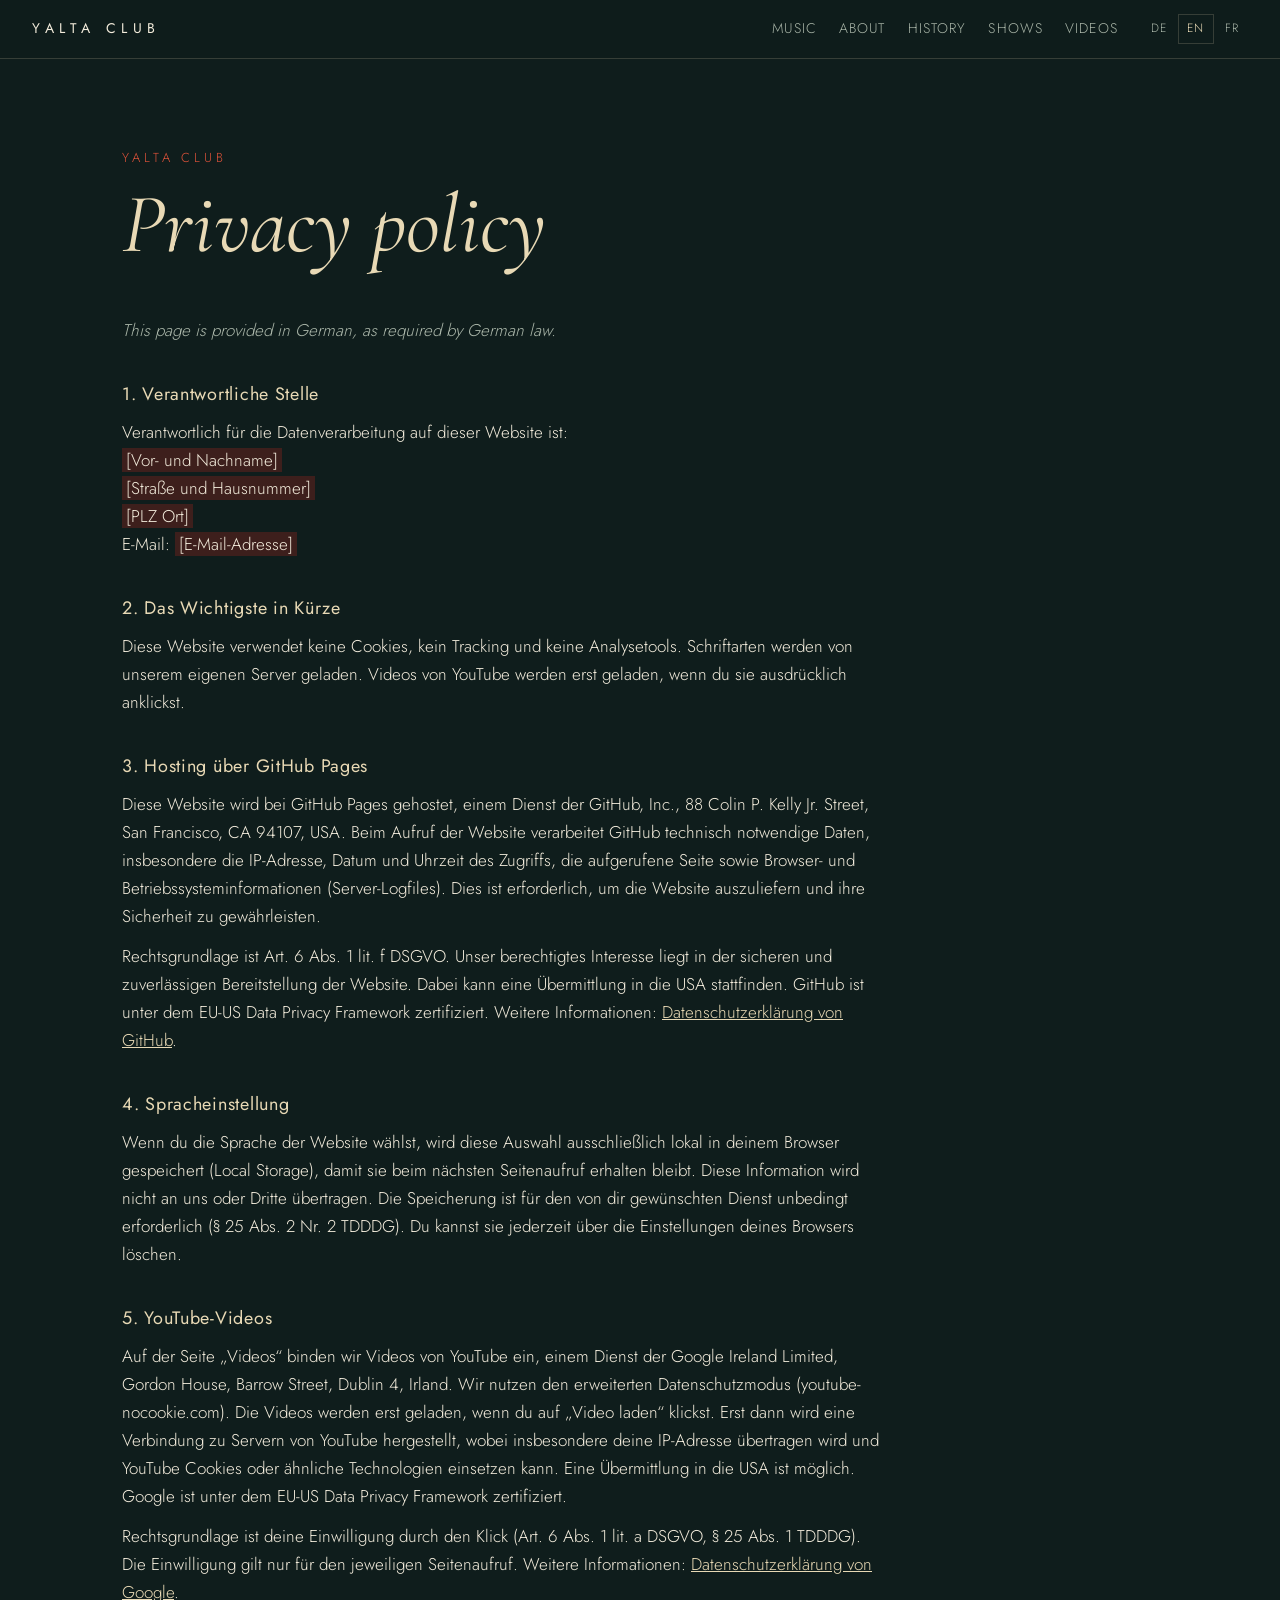
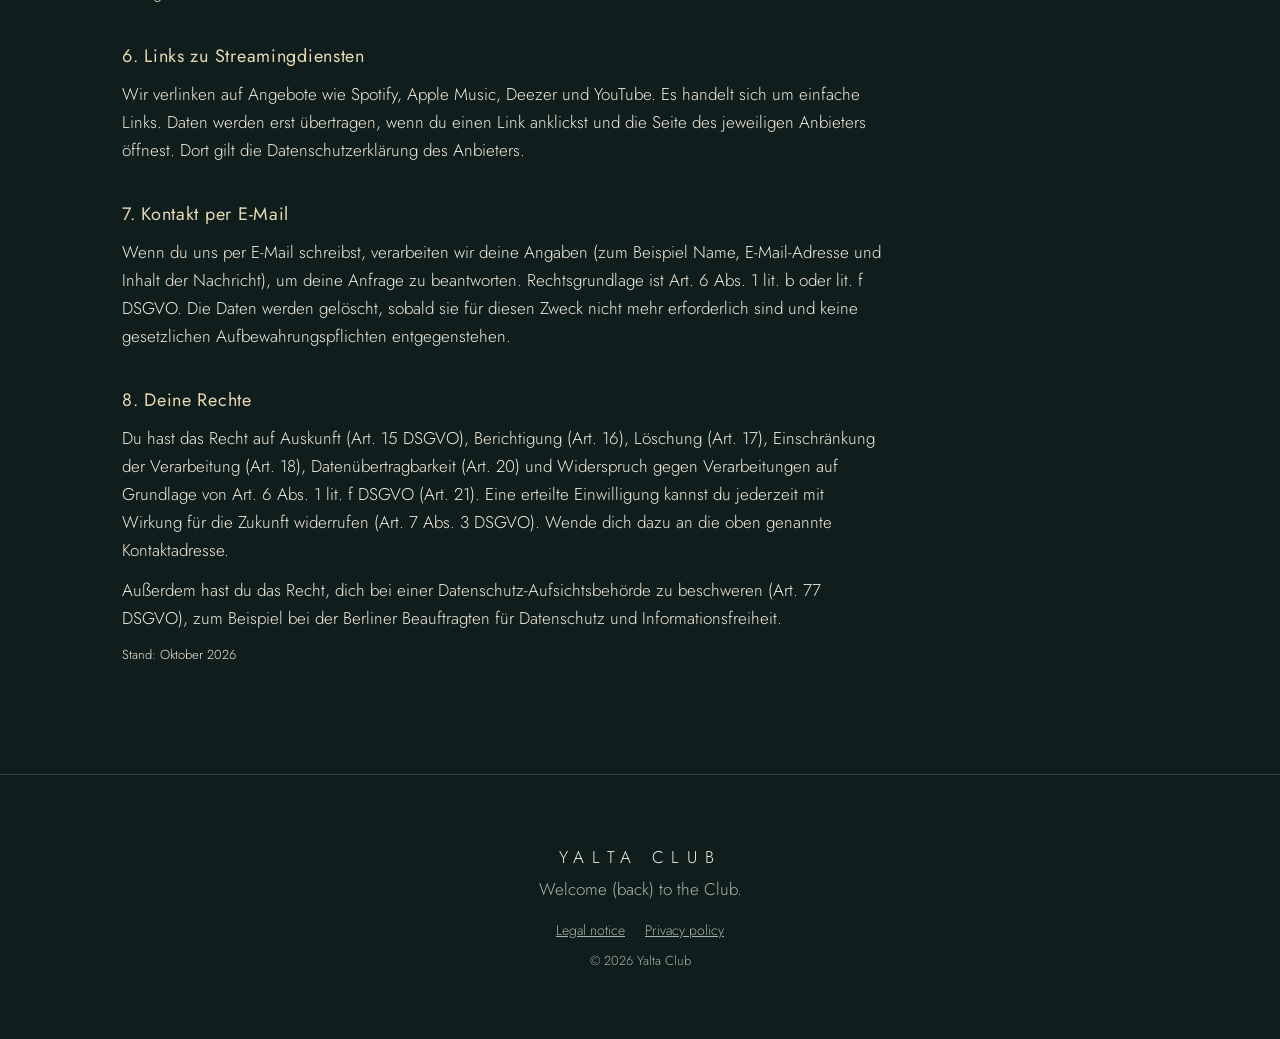
==== datenschutz.html @ 1445c690 "Split site into separate pages, add Impressum and Datenschutz, self-host fonts Co-Authored-By: Claud" ====
<!doctype html>
<html lang="de">
<head>
  <meta charset="utf-8">
  <meta name="viewport" content="width=device-width, initial-scale=1">
  <title>Datenschutz – Yalta Club</title>
  <meta name="description" content="Yalta Club – Indie-Pop zwischen Paris und Berlin. Das dritte Album „Le temps perdu“ erscheint am 14.12.2026.">
  <meta property="og:title" content="Yalta Club – Le temps perdu">
  <meta property="og:description" content="Le temps perdu – 14.12.2026">
  <meta property="og:image" content="assets/le-temps-perdu.jpg">
  <link rel="icon" href="assets/favicon.png">
  <link rel="stylesheet" href="fonts.css">
  <link rel="stylesheet" href="styles.css">
</head>
<body data-page="datenschutz">

<div id="site-header"></div>

<main>
  <header class="page-head">
    <p class="eyebrow">Yalta Club</p>
    <h1 data-i18n="legal.privacy"></h1>
  </header>

  <section class="section legal">
    <p class="legal-note" data-i18n="legal.note" hidden></p>
    <h2>1. Verantwortliche Stelle</h2>
    <p>Verantwortlich für die Datenverarbeitung auf dieser Website ist:<br>
      <span class="todo">[Vor- und Nachname]</span><br>
      <span class="todo">[Straße und Hausnummer]</span><br>
      <span class="todo">[PLZ Ort]</span><br>
      E-Mail: <span class="todo">[E-Mail-Adresse]</span>
    </p>

    <h2>2. Das Wichtigste in Kürze</h2>
    <p>Diese Website verwendet keine Cookies, kein Tracking und keine Analysetools. Schriftarten werden von unserem eigenen Server geladen. Videos von YouTube werden erst geladen, wenn du sie ausdrücklich anklickst.</p>

    <h2>3. Hosting über GitHub Pages</h2>
    <p>Diese Website wird bei GitHub Pages gehostet, einem Dienst der GitHub, Inc., 88 Colin P. Kelly Jr. Street, San Francisco, CA 94107, USA. Beim Aufruf der Website verarbeitet GitHub technisch notwendige Daten, insbesondere die IP-Adresse, Datum und Uhrzeit des Zugriffs, die aufgerufene Seite sowie Browser- und Betriebssysteminformationen (Server-Logfiles). Dies ist erforderlich, um die Website auszuliefern und ihre Sicherheit zu gewährleisten.</p>
    <p>Rechtsgrundlage ist Art. 6 Abs. 1 lit. f DSGVO. Unser berechtigtes Interesse liegt in der sicheren und zuverlässigen Bereitstellung der Website. Dabei kann eine Übermittlung in die USA stattfinden. GitHub ist unter dem EU-US Data Privacy Framework zertifiziert. Weitere Informationen: <a href="https://docs.github.com/de/site-policy/privacy-policies/github-general-privacy-statement" target="_blank" rel="noopener">Datenschutzerklärung von GitHub</a>.</p>

    <h2>4. Spracheinstellung</h2>
    <p>Wenn du die Sprache der Website wählst, wird diese Auswahl ausschließlich lokal in deinem Browser gespeichert (Local Storage), damit sie beim nächsten Seitenaufruf erhalten bleibt. Diese Information wird nicht an uns oder Dritte übertragen. Die Speicherung ist für den von dir gewünschten Dienst unbedingt erforderlich (§ 25 Abs. 2 Nr. 2 TDDDG). Du kannst sie jederzeit über die Einstellungen deines Browsers löschen.</p>

    <h2>5. YouTube-Videos</h2>
    <p>Auf der Seite „Videos“ binden wir Videos von YouTube ein, einem Dienst der Google Ireland Limited, Gordon House, Barrow Street, Dublin 4, Irland. Wir nutzen den erweiterten Datenschutzmodus (youtube-nocookie.com). Die Videos werden erst geladen, wenn du auf „Video laden“ klickst. Erst dann wird eine Verbindung zu Servern von YouTube hergestellt, wobei insbesondere deine IP-Adresse übertragen wird und YouTube Cookies oder ähnliche Technologien einsetzen kann. Eine Übermittlung in die USA ist möglich. Google ist unter dem EU-US Data Privacy Framework zertifiziert.</p>
    <p>Rechtsgrundlage ist deine Einwilligung durch den Klick (Art. 6 Abs. 1 lit. a DSGVO, § 25 Abs. 1 TDDDG). Die Einwilligung gilt nur für den jeweiligen Seitenaufruf. Weitere Informationen: <a href="https://policies.google.com/privacy?hl=de" target="_blank" rel="noopener">Datenschutzerklärung von Google</a>.</p>

    <h2>6. Links zu Streamingdiensten</h2>
    <p>Wir verlinken auf Angebote wie Spotify, Apple Music, Deezer und YouTube. Es handelt sich um einfache Links. Daten werden erst übertragen, wenn du einen Link anklickst und die Seite des jeweiligen Anbieters öffnest. Dort gilt die Datenschutzerklärung des Anbieters.</p>

    <h2>7. Kontakt per E-Mail</h2>
    <p>Wenn du uns per E-Mail schreibst, verarbeiten wir deine Angaben (zum Beispiel Name, E-Mail-Adresse und Inhalt der Nachricht), um deine Anfrage zu beantworten. Rechtsgrundlage ist Art. 6 Abs. 1 lit. b oder lit. f DSGVO. Die Daten werden gelöscht, sobald sie für diesen Zweck nicht mehr erforderlich sind und keine gesetzlichen Aufbewahrungspflichten entgegenstehen.</p>

    <h2>8. Deine Rechte</h2>
    <p>Du hast das Recht auf Auskunft (Art. 15 DSGVO), Berichtigung (Art. 16), Löschung (Art. 17), Einschränkung der Verarbeitung (Art. 18), Datenübertragbarkeit (Art. 20) und Widerspruch gegen Verarbeitungen auf Grundlage von Art. 6 Abs. 1 lit. f DSGVO (Art. 21). Eine erteilte Einwilligung kannst du jederzeit mit Wirkung für die Zukunft widerrufen (Art. 7 Abs. 3 DSGVO). Wende dich dazu an die oben genannte Kontaktadresse.</p>
    <p>Außerdem hast du das Recht, dich bei einer Datenschutz-Aufsichtsbehörde zu beschweren (Art. 77 DSGVO), zum Beispiel bei der Berliner Beauftragten für Datenschutz und Informationsfreiheit.</p>

    <p class="small">Stand: Oktober 2026</p>
  </section>
</main>

<div id="site-footer"></div>

<script src="i18n.js"></script>
<script src="script.js"></script>
</body>
</html>
---- fonts.css ----
/* Schriften lokal eingebunden (Cormorant Garamond, Jost – SIL Open Font License) */
/* latin-ext */
@font-face {
  font-family: 'Cormorant Garamond';
  font-style: italic;
  font-weight: 400;
  font-display: swap;
  src: url(assets/fonts/cormorant-garamond-italic-latin-ext.woff2) format('woff2');
  unicode-range: U+0100-02BA, U+02BD-02C5, U+02C7-02CC, U+02CE-02D7, U+02DD-02FF, U+0304, U+0308, U+0329, U+1D00-1DBF, U+1E00-1E9F, U+1EF2-1EFF, U+2020, U+20A0-20AB, U+20AD-20C4, U+2113, U+2C60-2C7F, U+A720-A7FF;
}
/* latin */
@font-face {
  font-family: 'Cormorant Garamond';
  font-style: italic;
  font-weight: 400;
  font-display: swap;
  src: url(assets/fonts/cormorant-garamond-italic-latin.woff2) format('woff2');
  unicode-range: U+0000-00FF, U+0131, U+0152-0153, U+02BB-02BC, U+02C6, U+02DA, U+02DC, U+0304, U+0308, U+0329, U+2000-206F, U+20AC, U+2122, U+2191, U+2193, U+2212, U+2215, U+FEFF, U+FFFD;
}
/* latin-ext */
@font-face {
  font-family: 'Cormorant Garamond';
  font-style: italic;
  font-weight: 500;
  font-display: swap;
  src: url(assets/fonts/cormorant-garamond-italic-latin-ext.woff2) format('woff2');
  unicode-range: U+0100-02BA, U+02BD-02C5, U+02C7-02CC, U+02CE-02D7, U+02DD-02FF, U+0304, U+0308, U+0329, U+1D00-1DBF, U+1E00-1E9F, U+1EF2-1EFF, U+2020, U+20A0-20AB, U+20AD-20C4, U+2113, U+2C60-2C7F, U+A720-A7FF;
}
/* latin */
@font-face {
  font-family: 'Cormorant Garamond';
  font-style: italic;
  font-weight: 500;
  font-display: swap;
  src: url(assets/fonts/cormorant-garamond-italic-latin.woff2) format('woff2');
  unicode-range: U+0000-00FF, U+0131, U+0152-0153, U+02BB-02BC, U+02C6, U+02DA, U+02DC, U+0304, U+0308, U+0329, U+2000-206F, U+20AC, U+2122, U+2191, U+2193, U+2212, U+2215, U+FEFF, U+FFFD;
}
/* latin-ext */
@font-face {
  font-family: 'Cormorant Garamond';
  font-style: normal;
  font-weight: 400;
  font-display: swap;
  src: url(assets/fonts/cormorant-garamond-normal-latin-ext.woff2) format('woff2');
  unicode-range: U+0100-02BA, U+02BD-02C5, U+02C7-02CC, U+02CE-02D7, U+02DD-02FF, U+0304, U+0308, U+0329, U+1D00-1DBF, U+1E00-1E9F, U+1EF2-1EFF, U+2020, U+20A0-20AB, U+20AD-20C4, U+2113, U+2C60-2C7F, U+A720-A7FF;
}
/* latin */
@font-face {
  font-family: 'Cormorant Garamond';
  font-style: normal;
  font-weight: 400;
  font-display: swap;
  src: url(assets/fonts/cormorant-garamond-normal-latin.woff2) format('woff2');
  unicode-range: U+0000-00FF, U+0131, U+0152-0153, U+02BB-02BC, U+02C6, U+02DA, U+02DC, U+0304, U+0308, U+0329, U+2000-206F, U+20AC, U+2122, U+2191, U+2193, U+2212, U+2215, U+FEFF, U+FFFD;
}
/* latin-ext */
@font-face {
  font-family: 'Cormorant Garamond';
  font-style: normal;
  font-weight: 500;
  font-display: swap;
  src: url(assets/fonts/cormorant-garamond-normal-latin-ext.woff2) format('woff2');
  unicode-range: U+0100-02BA, U+02BD-02C5, U+02C7-02CC, U+02CE-02D7, U+02DD-02FF, U+0304, U+0308, U+0329, U+1D00-1DBF, U+1E00-1E9F, U+1EF2-1EFF, U+2020, U+20A0-20AB, U+20AD-20C4, U+2113, U+2C60-2C7F, U+A720-A7FF;
}
/* latin */
@font-face {
  font-family: 'Cormorant Garamond';
  font-style: normal;
  font-weight: 500;
  font-display: swap;
  src: url(assets/fonts/cormorant-garamond-normal-latin.woff2) format('woff2');
  unicode-range: U+0000-00FF, U+0131, U+0152-0153, U+02BB-02BC, U+02C6, U+02DA, U+02DC, U+0304, U+0308, U+0329, U+2000-206F, U+20AC, U+2122, U+2191, U+2193, U+2212, U+2215, U+FEFF, U+FFFD;
}
/* latin-ext */
@font-face {
  font-family: 'Jost';
  font-style: normal;
  font-weight: 300;
  font-display: swap;
  src: url(assets/fonts/jost-normal-latin-ext.woff2) format('woff2');
  unicode-range: U+0100-02BA, U+02BD-02C5, U+02C7-02CC, U+02CE-02D7, U+02DD-02FF, U+0304, U+0308, U+0329, U+1D00-1DBF, U+1E00-1E9F, U+1EF2-1EFF, U+2020, U+20A0-20AB, U+20AD-20C4, U+2113, U+2C60-2C7F, U+A720-A7FF;
}
/* latin */
@font-face {
  font-family: 'Jost';
  font-style: normal;
  font-weight: 300;
  font-display: swap;
  src: url(assets/fonts/jost-normal-latin.woff2) format('woff2');
  unicode-range: U+0000-00FF, U+0131, U+0152-0153, U+02BB-02BC, U+02C6, U+02DA, U+02DC, U+0304, U+0308, U+0329, U+2000-206F, U+20AC, U+2122, U+2191, U+2193, U+2212, U+2215, U+FEFF, U+FFFD;
}
/* latin-ext */
@font-face {
  font-family: 'Jost';
  font-style: normal;
  font-weight: 400;
  font-display: swap;
  src: url(assets/fonts/jost-normal-latin-ext.woff2) format('woff2');
  unicode-range: U+0100-02BA, U+02BD-02C5, U+02C7-02CC, U+02CE-02D7, U+02DD-02FF, U+0304, U+0308, U+0329, U+1D00-1DBF, U+1E00-1E9F, U+1EF2-1EFF, U+2020, U+20A0-20AB, U+20AD-20C4, U+2113, U+2C60-2C7F, U+A720-A7FF;
}
/* latin */
@font-face {
  font-family: 'Jost';
  font-style: normal;
  font-weight: 400;
  font-display: swap;
  src: url(assets/fonts/jost-normal-latin.woff2) format('woff2');
  unicode-range: U+0000-00FF, U+0131, U+0152-0153, U+02BB-02BC, U+02C6, U+02DA, U+02DC, U+0304, U+0308, U+0329, U+2000-206F, U+20AC, U+2122, U+2191, U+2193, U+2212, U+2215, U+FEFF, U+FFFD;
}
/* latin-ext */
@font-face {
  font-family: 'Jost';
  font-style: normal;
  font-weight: 500;
  font-display: swap;
  src: url(assets/fonts/jost-normal-latin-ext.woff2) format('woff2');
  unicode-range: U+0100-02BA, U+02BD-02C5, U+02C7-02CC, U+02CE-02D7, U+02DD-02FF, U+0304, U+0308, U+0329, U+1D00-1DBF, U+1E00-1E9F, U+1EF2-1EFF, U+2020, U+20A0-20AB, U+20AD-20C4, U+2113, U+2C60-2C7F, U+A720-A7FF;
}
/* latin */
@font-face {
  font-family: 'Jost';
  font-style: normal;
  font-weight: 500;
  font-display: swap;
  src: url(assets/fonts/jost-normal-latin.woff2) format('woff2');
  unicode-range: U+0000-00FF, U+0131, U+0152-0153, U+02BB-02BC, U+02C6, U+02DA, U+02DC, U+0304, U+0308, U+0329, U+2000-206F, U+20AC, U+2122, U+2191, U+2193, U+2212, U+2215, U+FEFF, U+FFFD;
}
---- styles.css ----
:root {
  /* Farben aus dem Albumcover */
  --night: #0f1d1c;
  --forest: #1d3330;
  --moss: #2d4a40;
  --ember: #c8261d;
  --ember-soft: #e0533a;
  --sand: #e8d9b5;
  --paper: #f3ecdc;
  --muted: #a9b5a8;
  --line: rgba(232, 217, 181, 0.18);
  --serif: "Cormorant Garamond", Georgia, serif;
  --sans: "Jost", "Helvetica Neue", Arial, sans-serif;
}

* { box-sizing: border-box; }

html { scroll-behavior: smooth; scroll-padding-top: 72px; }

body {
  margin: 0;
  background: var(--night);
  color: var(--paper);
  font-family: var(--sans);
  font-weight: 300;
  font-size: 17px;
  line-height: 1.65;
  -webkit-font-smoothing: antialiased;
}

img { max-width: 100%; display: block; }
a { color: var(--sand); }

/* Header */
.site-header {
  position: sticky;
  top: 0;
  z-index: 10;
  display: flex;
  align-items: center;
  gap: 24px;
  padding: 14px 32px;
  background: rgba(15, 29, 28, 0.88);
  backdrop-filter: blur(8px);
  border-bottom: 1px solid var(--line);
}
.logo {
  font-family: var(--sans);
  font-weight: 400;
  letter-spacing: 0.4em;
  text-transform: uppercase;
  text-decoration: none;
  color: var(--paper);
  font-size: 14px;
  white-space: nowrap;
}
.nav { display: flex; gap: 22px; margin-left: auto; }
.nav a {
  color: var(--muted);
  text-decoration: none;
  font-size: 14px;
  letter-spacing: 0.08em;
  text-transform: uppercase;
}
.nav a:hover { color: var(--sand); }
.lang { display: flex; gap: 2px; }
.lang button {
  font: inherit;
  font-size: 12px;
  letter-spacing: 0.1em;
  background: none;
  color: var(--muted);
  border: 1px solid transparent;
  padding: 4px 8px;
  cursor: pointer;
}
.lang button[aria-pressed="true"] { color: var(--sand); border-color: var(--line); }

/* Hero */
.hero {
  position: relative;
  min-height: calc(100vh - 56px);
  display: flex;
  align-items: center;
  overflow: hidden;
  padding: 64px 32px;
}
.hero-bg {
  position: absolute;
  inset: 0;
  background:
    linear-gradient(180deg, rgba(15,29,28,0.55) 0%, rgba(15,29,28,0.85) 70%, var(--night) 100%),
    url("assets/le-temps-perdu.jpg") center 70% / cover no-repeat;
  filter: blur(18px) saturate(1.1);
  transform: scale(1.12);
}
.hero-inner {
  position: relative;
  display: flex;
  align-items: center;
  gap: 64px;
  max-width: 1100px;
  margin: 0 auto;
  width: 100%;
}
.hero-cover {
  width: 380px;
  aspect-ratio: 1;
  box-shadow: 0 30px 80px rgba(0, 0, 0, 0.55);
}
.eyebrow {
  text-transform: uppercase;
  letter-spacing: 0.3em;
  font-size: 13px;
  color: var(--ember-soft);
  margin: 0 0 12px;
}
h1 { margin: 0; font-weight: 400; }
h1 .band {
  display: block;
  font-family: var(--sans);
  font-weight: 300;
  letter-spacing: 0.45em;
  text-transform: uppercase;
  font-size: clamp(22px, 3vw, 32px);
}
h1 .album {
  display: block;
  font-family: var(--serif);
  font-style: italic;
  color: var(--sand);
  font-size: clamp(52px, 8vw, 96px);
  line-height: 1;
  margin-top: 8px;
}
.release { font-size: 18px; color: var(--muted); margin: 18px 0 28px; }

.countdown { display: flex; gap: 14px; flex-wrap: wrap; }
.countdown div {
  min-width: 92px;
  padding: 14px 12px 10px;
  text-align: center;
  border: 1px solid var(--line);
  background: rgba(15, 29, 28, 0.5);
}
.countdown span {
  display: block;
  font-family: var(--serif);
  font-size: 46px;
  line-height: 1;
  color: var(--paper);
  font-variant-numeric: tabular-nums;
}
.countdown small {
  display: block;
  margin-top: 6px;
  font-size: 11px;
  letter-spacing: 0.2em;
  text-transform: uppercase;
  color: var(--muted);
}
.released { font-family: var(--serif); font-style: italic; font-size: 28px; color: var(--sand); }

/* Sections */
.section {
  max-width: 1100px;
  margin: 0 auto;
  padding: 96px 32px;
  border-top: 1px solid var(--line);
}
.section h2 {
  font-family: var(--serif);
  font-style: italic;
  font-weight: 400;
  font-size: clamp(40px, 5vw, 60px);
  color: var(--sand);
  margin: 0 0 12px;
}
.lead { color: var(--muted); font-size: 19px; margin: 0 0 40px; }

/* Musik */
.records { display: grid; gap: 18px; }
.record {
  display: grid;
  grid-template-columns: 120px 1fr;
  gap: 24px;
  align-items: center;
  padding: 18px;
  border: 1px solid var(--line);
}
.record h3 { font-family: var(--serif); font-weight: 500; font-size: 28px; margin: 0 0 4px; }
.record p { margin: 0; }
.record-meta { font-size: 13px; letter-spacing: 0.12em; text-transform: uppercase; color: var(--ember-soft); }
.record-date { margin-top: 8px !important; color: var(--sand); }
.record--new { grid-template-columns: 200px 1fr; background: linear-gradient(90deg, rgba(200,38,29,0.16), transparent 70%); }
.record-ph {
  aspect-ratio: 1;
  display: grid;
  place-items: center;
  font-family: var(--serif);
  font-style: italic;
  font-size: 40px;
  color: var(--sand);
  background: linear-gradient(160deg, var(--moss), var(--forest));
}
.stream-links { display: flex; flex-wrap: wrap; gap: 10px; margin-top: 32px; }
.btn {
  display: inline-block;
  padding: 10px 20px;
  border: 1px solid var(--sand);
  color: var(--sand);
  text-decoration: none;
  font-size: 13px;
  letter-spacing: 0.15em;
  text-transform: uppercase;
  transition: background 0.2s, color 0.2s;
}
.btn:hover { background: var(--sand); color: var(--night); }
.btn--small { padding: 6px 14px; font-size: 12px; }

/* Über uns */
.about-grid { display: grid; grid-template-columns: 1fr 280px; gap: 64px; align-items: start; }
.bio h3 {
  font-family: var(--sans);
  font-weight: 400;
  letter-spacing: 0.25em;
  text-transform: uppercase;
  font-size: 14px;
  color: var(--ember-soft);
  margin: 0 0 20px;
}
.bio p:first-of-type::first-letter {
  font-family: var(--serif);
  font-size: 3.4em;
  float: left;
  line-height: 0.85;
  padding: 6px 8px 0 0;
  color: var(--sand);
}
.bio-end { font-family: var(--serif); font-style: italic; font-size: 26px; color: var(--sand); }
.members { position: sticky; top: 96px; padding: 24px; border: 1px solid var(--line); }
.members h3 { font-family: var(--serif); font-style: italic; font-weight: 400; font-size: 26px; margin: 0 0 12px; color: var(--sand); }
.members ul { list-style: none; padding: 0; margin: 0 0 20px; }
.members li { padding: 8px 0; border-bottom: 1px solid var(--line); font-size: 15px; }
.members li strong { display: block; font-weight: 500; letter-spacing: 0.1em; }
.members li span { color: var(--muted); }
.facts { font-size: 14px; letter-spacing: 0.1em; text-transform: uppercase; color: var(--muted); margin: 0; }

/* Geschichte */
.timeline { list-style: none; margin: 40px 0 0; padding: 0; position: relative; }
.timeline::before {
  content: "";
  position: absolute;
  left: 130px;
  top: 8px;
  bottom: 8px;
  width: 1px;
  background: linear-gradient(var(--line), var(--ember), var(--line));
}
.timeline li { display: grid; grid-template-columns: 130px 1fr; gap: 36px; padding: 0 0 36px; position: relative; }
.timeline li::before {
  content: "";
  position: absolute;
  left: 126px;
  top: 10px;
  width: 9px;
  height: 9px;
  border-radius: 50%;
  background: var(--ember);
}
.timeline li:last-child::before { background: var(--sand); box-shadow: 0 0 0 5px rgba(232,217,181,0.18); }
.tl-year { font-family: var(--serif); font-size: 24px; color: var(--sand); text-align: right; padding-right: 8px; line-height: 1.3; }
.timeline h3 { margin: 0 0 4px; font-weight: 400; font-size: 19px; }
.timeline p { margin: 0; color: var(--muted); }

/* Termine */
.dates { list-style: none; padding: 0; margin: 24px 0 0; }
.dates li {
  display: grid;
  grid-template-columns: 160px 1fr 1fr auto;
  gap: 16px;
  align-items: center;
  padding: 16px 0;
  border-bottom: 1px solid var(--line);
}
.date { font-family: var(--serif); font-size: 22px; color: var(--sand); }
.city { text-transform: uppercase; letter-spacing: 0.12em; }
.venue { color: var(--muted); }
.dates-empty { font-family: var(--serif); font-style: italic; font-size: 24px; color: var(--sand); margin: 24px 0 0; }
.past { margin-top: 48px; padding: 24px; border: 1px solid var(--line); }
.past h3 { margin: 0 0 8px; font-weight: 400; letter-spacing: 0.15em; text-transform: uppercase; font-size: 14px; color: var(--ember-soft); }
.past p { margin: 0 0 8px; }
.tags { color: var(--muted); font-size: 14px; }

/* Videos */
.videos { display: grid; grid-template-columns: repeat(2, 1fr); gap: 24px; margin-top: 32px; }
.video { margin: 0; }
.video iframe, .video-consent { width: 100%; aspect-ratio: 16 / 9; border: 0; display: block; }
.video-consent {
  font: inherit;
  color: var(--paper);
  cursor: pointer;
  display: flex;
  flex-direction: column;
  align-items: center;
  justify-content: center;
  gap: 6px;
  background:
    linear-gradient(rgba(15,29,28,0.65), rgba(15,29,28,0.8)),
    url("assets/le-temps-perdu-600.jpg") center / cover;
  border: 1px solid var(--line);
}
.video-consent .play {
  width: 64px;
  height: 64px;
  border-radius: 50%;
  display: grid;
  place-items: center;
  background: var(--ember);
  font-size: 22px;
  padding-left: 4px;
  margin-bottom: 6px;
  transition: transform 0.2s;
}
.video-consent:hover .play { transform: scale(1.08); }
.video-consent small { color: var(--muted); font-size: 12px; }
.video figcaption { margin-top: 10px; font-size: 14px; letter-spacing: 0.08em; color: var(--muted); }

/* Footer */
.site-footer { text-align: center; padding: 64px 32px; border-top: 1px solid var(--line); color: var(--muted); }
.footer-band { letter-spacing: 0.45em; text-transform: uppercase; color: var(--paper); margin: 0 0 6px; }
.site-footer p { margin: 4px 0; }
.small { font-size: 13px; }

/* Unterseiten */
.page-head {
  max-width: 1100px;
  margin: 0 auto;
  padding: 88px 32px 8px;
}
.page-head h1 {
  font-family: var(--serif);
  font-style: italic;
  font-weight: 400;
  font-size: clamp(48px, 7vw, 84px);
  line-height: 1.05;
  color: var(--sand);
}
.page-head .lead { margin: 16px 0 0; }
.page-head + .section { border-top: 0; padding-top: 40px; }
.nav a[aria-current="page"] { color: var(--sand); }
h2.sub {
  font-family: var(--serif);
  font-style: italic;
  font-weight: 400;
  font-size: 34px;
  color: var(--sand);
  margin: 56px 0 0;
}
.video-privacy { margin-top: 24px; font-size: 14px; }
.video-privacy a { color: var(--muted); }

/* Startseite */
.intro { text-align: center; max-width: 820px; }
.intro-quote {
  font-family: var(--serif);
  font-style: italic;
  font-size: clamp(28px, 3.6vw, 40px);
  line-height: 1.25;
  color: var(--sand);
  margin: 0 0 24px;
}
.intro-text { color: var(--muted); font-size: 19px; margin: 0 0 32px; }
.teasers {
  display: grid;
  grid-template-columns: repeat(4, 1fr);
  gap: 16px;
}
.teaser {
  display: flex;
  flex-direction: column;
  gap: 10px;
  padding: 28px 22px;
  min-height: 170px;
  border: 1px solid var(--line);
  text-decoration: none;
  color: var(--paper);
  transition: border-color 0.2s, background 0.2s;
}
.teaser:hover { border-color: var(--ember); background: rgba(200, 38, 29, 0.08); }
.teaser-label {
  font-family: var(--serif);
  font-style: italic;
  font-size: 30px;
  color: var(--sand);
}
.teaser-label::after { content: " →"; font-style: normal; font-size: 22px; color: var(--ember-soft); }
.teaser-text { color: var(--muted); font-size: 15px; }
.members .btn { margin-top: 20px; }

/* Rechtliches */
.footer-links { margin: 16px 0 8px !important; display: flex; gap: 20px; justify-content: center; }
.footer-links a { color: var(--muted); font-size: 14px; }
.legal > * { max-width: 760px; }
.legal h2 {
  font-family: var(--sans);
  font-style: normal;
  font-weight: 400;
  font-size: 18px;
  letter-spacing: 0.04em;
  color: var(--sand);
  margin: 36px 0 8px;
}
.legal p { margin: 0 0 12px; }
.legal-note { font-style: italic; color: var(--muted); }
.todo { background: rgba(200, 38, 29, 0.25); color: var(--paper); padding: 0 4px; }

/* Mobil */
@media (max-width: 860px) {
  .site-header { flex-wrap: wrap; padding: 12px 16px; gap: 8px 16px; }
  .nav { order: 3; width: 100%; margin: 0; gap: 6px 18px; flex-wrap: wrap; }
  .nav a { white-space: nowrap; }
  .lang { margin-left: auto; }
  .hero { padding: 40px 16px 64px; min-height: auto; }
  .hero-inner { flex-direction: column; gap: 32px; text-align: center; }
  .hero-cover { width: min(70vw, 340px); }
  .countdown { justify-content: center; gap: 8px; }
  .countdown div { min-width: 70px; padding: 10px 6px 8px; }
  .countdown span { font-size: 34px; }
  .section { padding: 64px 16px; }
  .about-grid { grid-template-columns: 1fr; gap: 32px; }
  .members { position: static; }
  .record, .record--new { grid-template-columns: 84px 1fr; gap: 16px; padding: 14px; }
  .record h3 { font-size: 22px; }
  .timeline::before { left: 6px; }
  .timeline li { grid-template-columns: 1fr; gap: 4px; padding-left: 32px; }
  .timeline li::before { left: 2px; }
  .tl-year { text-align: left; font-size: 20px; }
  .dates li { grid-template-columns: 1fr; gap: 4px; }
  .videos { grid-template-columns: 1fr; }
  .page-head { padding: 56px 16px 0; }
  .teasers { grid-template-columns: 1fr 1fr; gap: 10px; }
  .teaser { min-height: 0; padding: 20px 16px; }
  .teaser-label { font-size: 24px; }
}
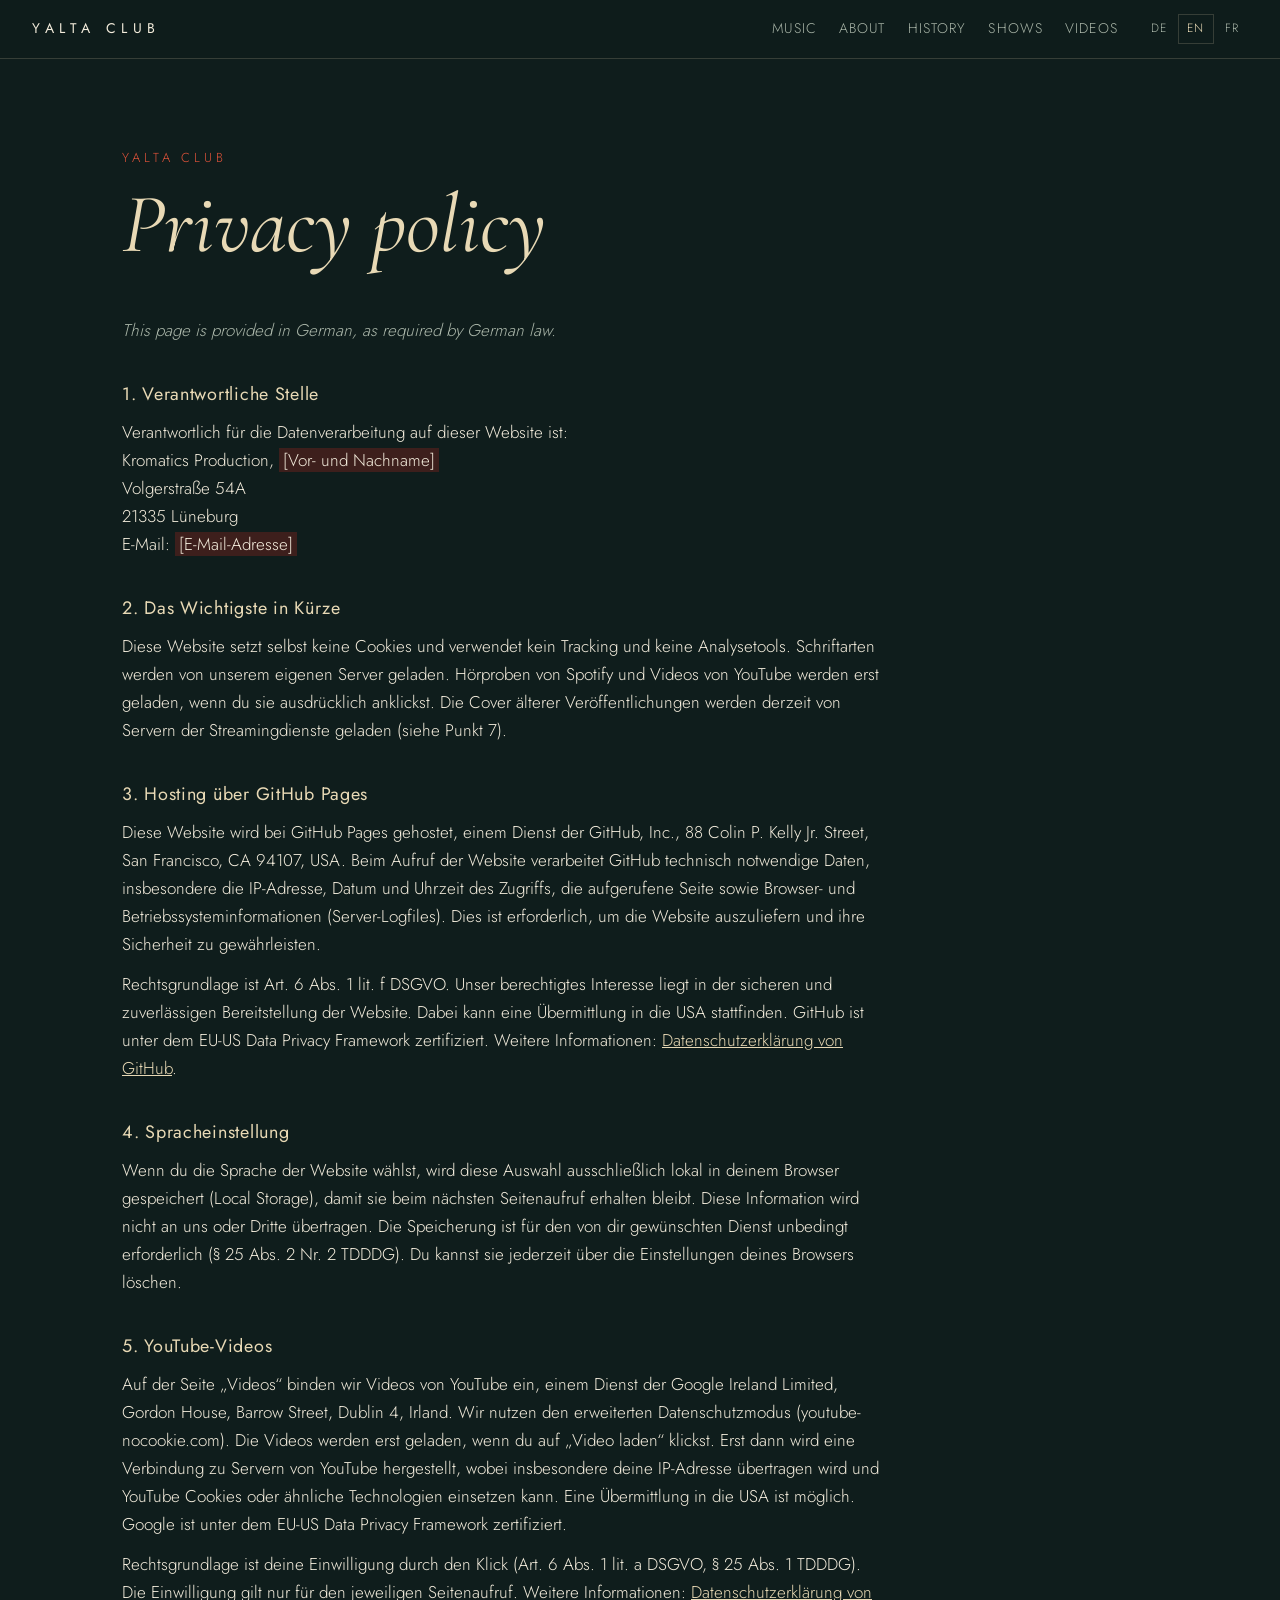
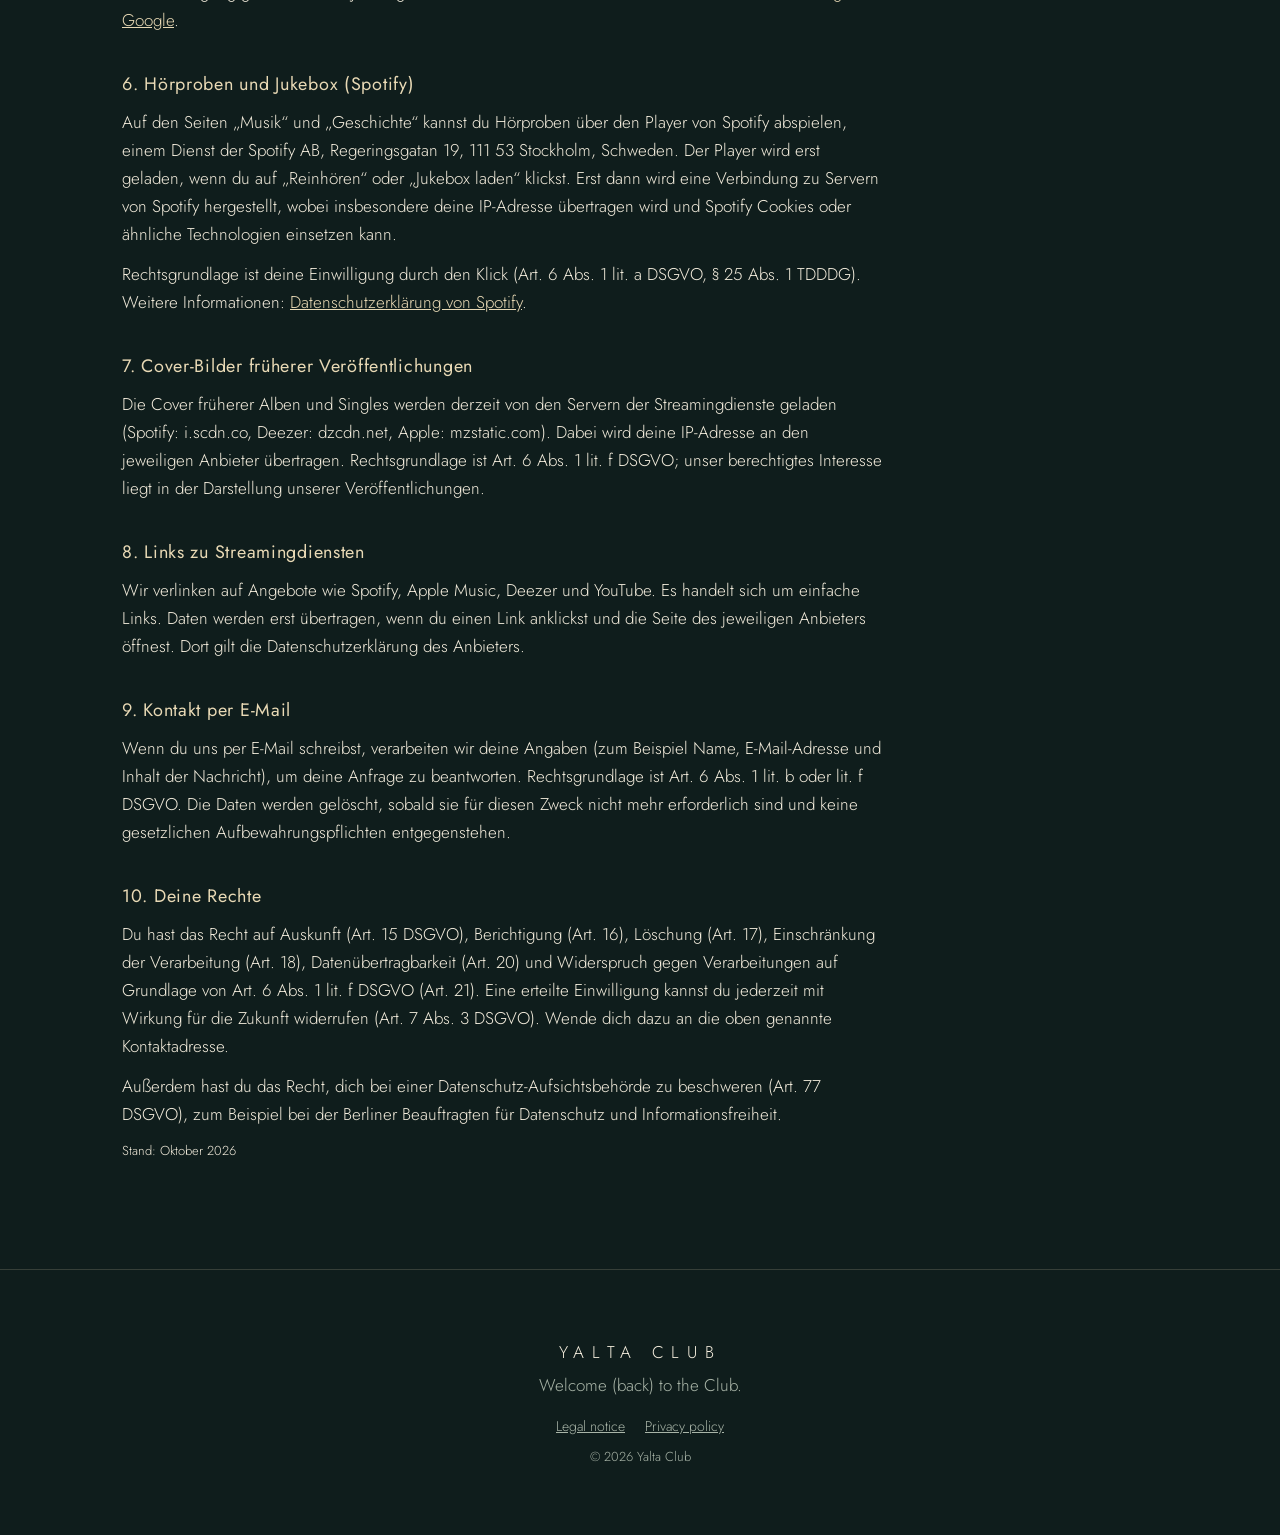
==== commit 85ca6bb4: "Add Spotify previews, jukebox and release covers in history; update band order and Impressum Co-Auth" ====
--- a/datenschutz.html
+++ b/datenschutz.html
@@ -26,14 +26,14 @@
     <p class="legal-note" data-i18n="legal.note" hidden></p>
     <h2>1. Verantwortliche Stelle</h2>
     <p>Verantwortlich für die Datenverarbeitung auf dieser Website ist:<br>
-      <span class="todo">[Vor- und Nachname]</span><br>
-      <span class="todo">[Straße und Hausnummer]</span><br>
-      <span class="todo">[PLZ Ort]</span><br>
+      Kromatics Production, <span class="todo">[Vor- und Nachname]</span><br>
+      Volgerstraße 54A<br>
+      21335 Lüneburg<br>
       E-Mail: <span class="todo">[E-Mail-Adresse]</span>
     </p>
 
     <h2>2. Das Wichtigste in Kürze</h2>
-    <p>Diese Website verwendet keine Cookies, kein Tracking und keine Analysetools. Schriftarten werden von unserem eigenen Server geladen. Videos von YouTube werden erst geladen, wenn du sie ausdrücklich anklickst.</p>
+    <p>Diese Website setzt selbst keine Cookies und verwendet kein Tracking und keine Analysetools. Schriftarten werden von unserem eigenen Server geladen. Hörproben von Spotify und Videos von YouTube werden erst geladen, wenn du sie ausdrücklich anklickst. Die Cover älterer Veröffentlichungen werden derzeit von Servern der Streamingdienste geladen (siehe Punkt 7).</p>
 
     <h2>3. Hosting über GitHub Pages</h2>
     <p>Diese Website wird bei GitHub Pages gehostet, einem Dienst der GitHub, Inc., 88 Colin P. Kelly Jr. Street, San Francisco, CA 94107, USA. Beim Aufruf der Website verarbeitet GitHub technisch notwendige Daten, insbesondere die IP-Adresse, Datum und Uhrzeit des Zugriffs, die aufgerufene Seite sowie Browser- und Betriebssysteminformationen (Server-Logfiles). Dies ist erforderlich, um die Website auszuliefern und ihre Sicherheit zu gewährleisten.</p>
@@ -46,13 +46,20 @@
     <p>Auf der Seite „Videos“ binden wir Videos von YouTube ein, einem Dienst der Google Ireland Limited, Gordon House, Barrow Street, Dublin 4, Irland. Wir nutzen den erweiterten Datenschutzmodus (youtube-nocookie.com). Die Videos werden erst geladen, wenn du auf „Video laden“ klickst. Erst dann wird eine Verbindung zu Servern von YouTube hergestellt, wobei insbesondere deine IP-Adresse übertragen wird und YouTube Cookies oder ähnliche Technologien einsetzen kann. Eine Übermittlung in die USA ist möglich. Google ist unter dem EU-US Data Privacy Framework zertifiziert.</p>
     <p>Rechtsgrundlage ist deine Einwilligung durch den Klick (Art. 6 Abs. 1 lit. a DSGVO, § 25 Abs. 1 TDDDG). Die Einwilligung gilt nur für den jeweiligen Seitenaufruf. Weitere Informationen: <a href="https://policies.google.com/privacy?hl=de" target="_blank" rel="noopener">Datenschutzerklärung von Google</a>.</p>
 
-    <h2>6. Links zu Streamingdiensten</h2>
+    <h2>6. Hörproben und Jukebox (Spotify)</h2>
+    <p>Auf den Seiten „Musik“ und „Geschichte“ kannst du Hörproben über den Player von Spotify abspielen, einem Dienst der Spotify AB, Regeringsgatan 19, 111 53 Stockholm, Schweden. Der Player wird erst geladen, wenn du auf „Reinhören“ oder „Jukebox laden“ klickst. Erst dann wird eine Verbindung zu Servern von Spotify hergestellt, wobei insbesondere deine IP-Adresse übertragen wird und Spotify Cookies oder ähnliche Technologien einsetzen kann.</p>
+    <p>Rechtsgrundlage ist deine Einwilligung durch den Klick (Art. 6 Abs. 1 lit. a DSGVO, § 25 Abs. 1 TDDDG). Weitere Informationen: <a href="https://www.spotify.com/de/legal/privacy-policy/" target="_blank" rel="noopener">Datenschutzerklärung von Spotify</a>.</p>
+
+    <h2>7. Cover-Bilder früherer Veröffentlichungen</h2>
+    <p>Die Cover früherer Alben und Singles werden derzeit von den Servern der Streamingdienste geladen (Spotify: i.scdn.co, Deezer: dzcdn.net, Apple: mzstatic.com). Dabei wird deine IP-Adresse an den jeweiligen Anbieter übertragen. Rechtsgrundlage ist Art. 6 Abs. 1 lit. f DSGVO; unser berechtigtes Interesse liegt in der Darstellung unserer Veröffentlichungen.</p>
+
+    <h2>8. Links zu Streamingdiensten</h2>
     <p>Wir verlinken auf Angebote wie Spotify, Apple Music, Deezer und YouTube. Es handelt sich um einfache Links. Daten werden erst übertragen, wenn du einen Link anklickst und die Seite des jeweiligen Anbieters öffnest. Dort gilt die Datenschutzerklärung des Anbieters.</p>
 
-    <h2>7. Kontakt per E-Mail</h2>
+    <h2>9. Kontakt per E-Mail</h2>
     <p>Wenn du uns per E-Mail schreibst, verarbeiten wir deine Angaben (zum Beispiel Name, E-Mail-Adresse und Inhalt der Nachricht), um deine Anfrage zu beantworten. Rechtsgrundlage ist Art. 6 Abs. 1 lit. b oder lit. f DSGVO. Die Daten werden gelöscht, sobald sie für diesen Zweck nicht mehr erforderlich sind und keine gesetzlichen Aufbewahrungspflichten entgegenstehen.</p>
 
-    <h2>8. Deine Rechte</h2>
+    <h2>10. Deine Rechte</h2>
     <p>Du hast das Recht auf Auskunft (Art. 15 DSGVO), Berichtigung (Art. 16), Löschung (Art. 17), Einschränkung der Verarbeitung (Art. 18), Datenübertragbarkeit (Art. 20) und Widerspruch gegen Verarbeitungen auf Grundlage von Art. 6 Abs. 1 lit. f DSGVO (Art. 21). Eine erteilte Einwilligung kannst du jederzeit mit Wirkung für die Zukunft widerrufen (Art. 7 Abs. 3 DSGVO). Wende dich dazu an die oben genannte Kontaktadresse.</p>
     <p>Außerdem hast du das Recht, dich bei einer Datenschutz-Aufsichtsbehörde zu beschweren (Art. 77 DSGVO), zum Beispiel bei der Berliner Beauftragten für Datenschutz und Informationsfreiheit.</p>
 
--- a/styles.css
+++ b/styles.css
@@ -414,6 +414,51 @@
 .legal p { margin: 0 0 12px; }
 .legal-note { font-style: italic; color: var(--muted); }
 .todo { background: rgba(200, 38, 29, 0.25); color: var(--paper); padding: 0 4px; }
+
+/* Releases mit Hörproben */
+.record img { width: 100%; aspect-ratio: 1; object-fit: cover; background: var(--forest); }
+.record { grid-template-columns: 160px 1fr; align-items: start; scroll-margin-top: 90px; }
+.record--new { grid-template-columns: 200px 1fr; }
+.record-actions { display: flex; flex-wrap: wrap; gap: 10px; margin-top: 14px; align-items: center; }
+.record-actions .btn { font: inherit; font-size: 12px; letter-spacing: 0.15em; text-transform: uppercase; background: none; cursor: pointer; padding: 8px 16px; }
+.embed-consent--inline { border-color: var(--ember) !important; color: var(--paper) !important; background: var(--ember) !important; }
+.embed-consent--inline:hover { background: var(--ember-soft) !important; }
+.btn--spotify { border-color: #1db954; color: #1db954; }
+.btn--spotify:hover { background: #1db954; color: var(--night); }
+.record-note { font-size: 12px; color: var(--muted); margin-top: 8px !important; }
+iframe.embed { width: 100%; border: 0; border-radius: 12px; margin-top: 14px; display: block; }
+.jukebox { margin-top: 8px; }
+.embed-consent--jukebox {
+  width: 100%;
+  min-height: 300px;
+  font: inherit;
+  color: var(--paper);
+  cursor: pointer;
+  display: flex;
+  flex-direction: column;
+  align-items: center;
+  justify-content: center;
+  gap: 6px;
+  border: 1px solid var(--line);
+  background:
+    linear-gradient(rgba(15,29,28,0.7), rgba(15,29,28,0.85)),
+    url("assets/le-temps-perdu-600.jpg") center / cover;
+}
+.embed-consent--jukebox .play {
+  width: 64px; height: 64px; border-radius: 50%;
+  display: grid; place-items: center;
+  background: var(--ember); font-size: 22px; padding-left: 4px; margin-bottom: 6px;
+}
+.embed-consent--jukebox small { color: var(--muted); font-size: 12px; }
+
+/* Cover in der Geschichte */
+.tl-covers { display: flex; flex-wrap: wrap; gap: 14px; margin-top: 14px; }
+.tl-cover { display: block; width: 120px; text-decoration: none; color: var(--muted); font-size: 13px; }
+.tl-cover img { width: 120px; height: 120px; object-fit: cover; box-shadow: 0 10px 30px rgba(0,0,0,0.4); transition: transform 0.2s; }
+.tl-cover:hover img { transform: translateY(-3px) rotate(-1deg); }
+.tl-cover span { display: block; margin-top: 6px; line-height: 1.3; }
+.tl-link { display: inline-block; margin-top: 10px; font-size: 13px; letter-spacing: 0.15em; text-transform: uppercase; color: var(--ember-soft); text-decoration: none; }
+.tl-link:hover { color: var(--sand); }
 
 /* Mobil */
 @media (max-width: 860px) {
@@ -430,7 +475,9 @@
   .section { padding: 64px 16px; }
   .about-grid { grid-template-columns: 1fr; gap: 32px; }
   .members { position: static; }
-  .record, .record--new { grid-template-columns: 84px 1fr; gap: 16px; padding: 14px; }
+  .record, .record--new { grid-template-columns: 96px 1fr; gap: 14px; padding: 14px; }
+  .tl-cover, .tl-cover img { width: 92px; }
+  .tl-cover img { height: 92px; }
   .record h3 { font-size: 22px; }
   .timeline::before { left: 6px; }
   .timeline li { grid-template-columns: 1fr; gap: 4px; padding-left: 32px; }
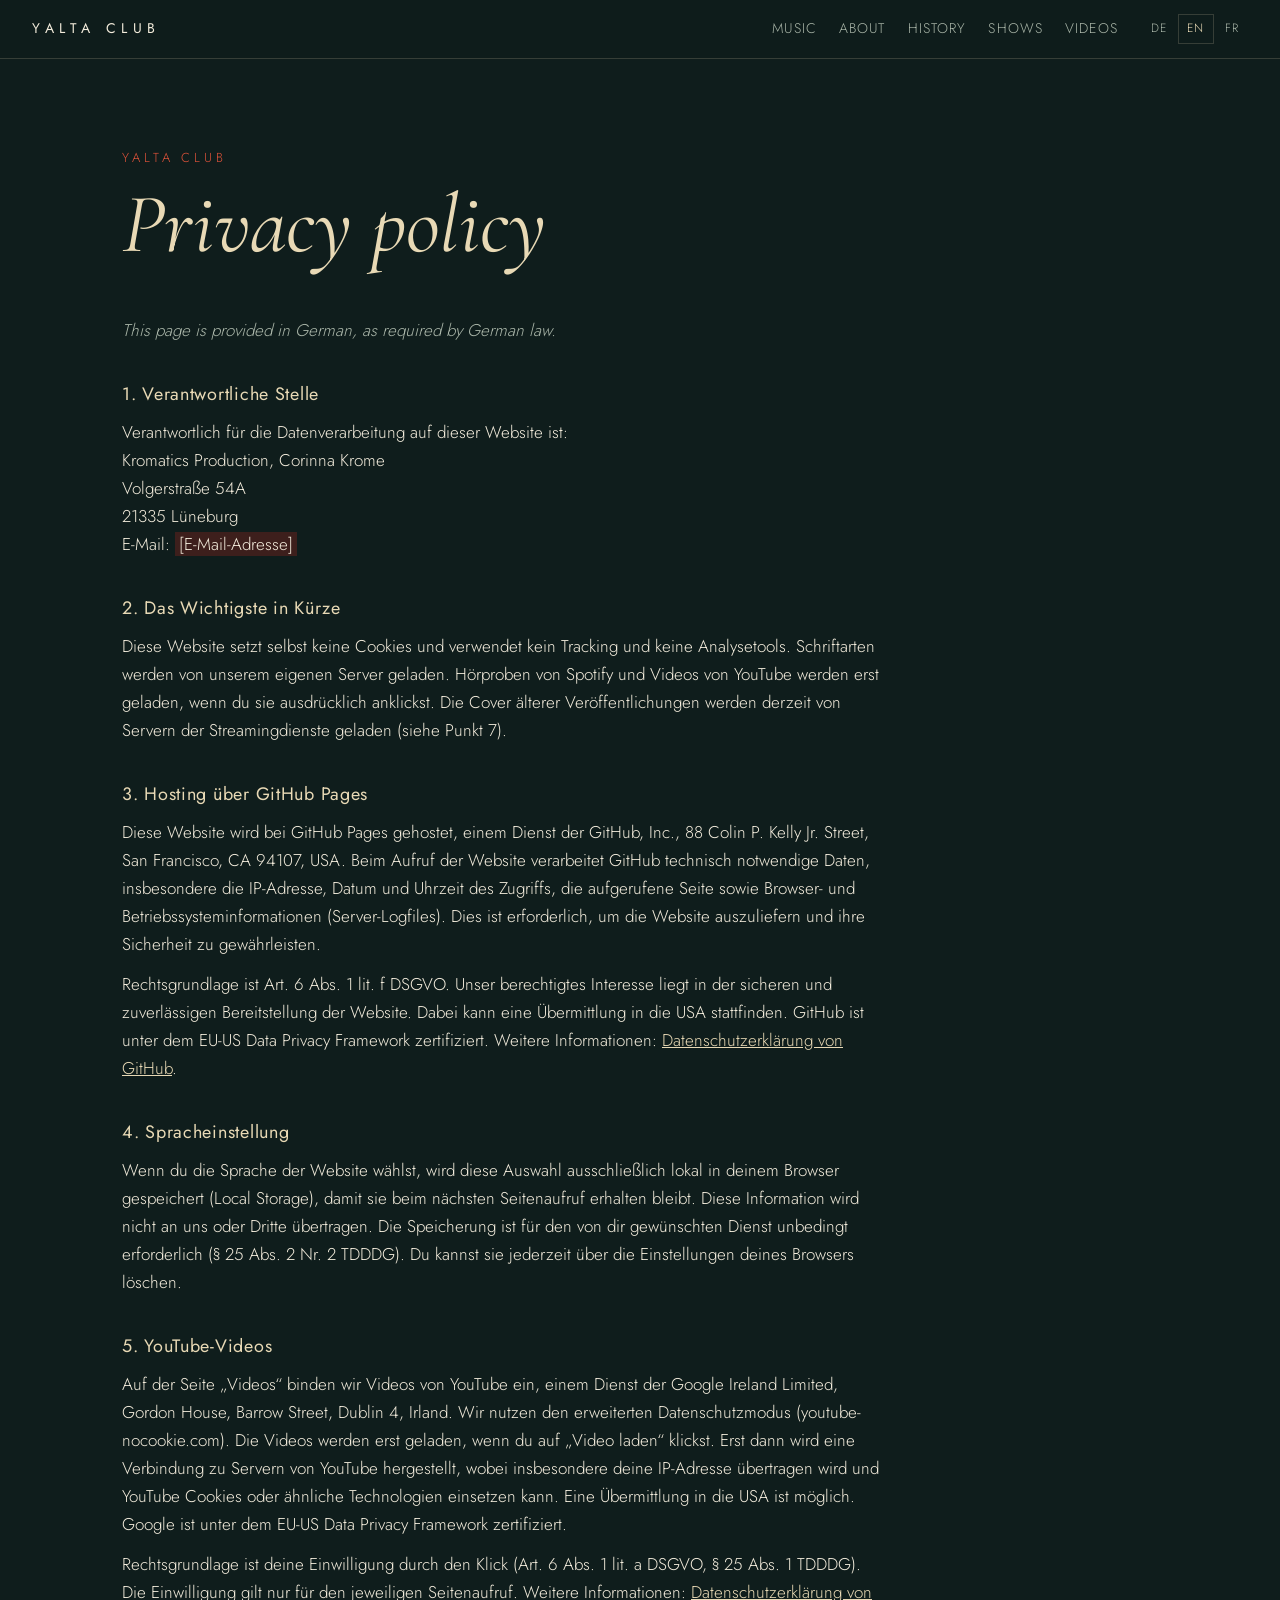
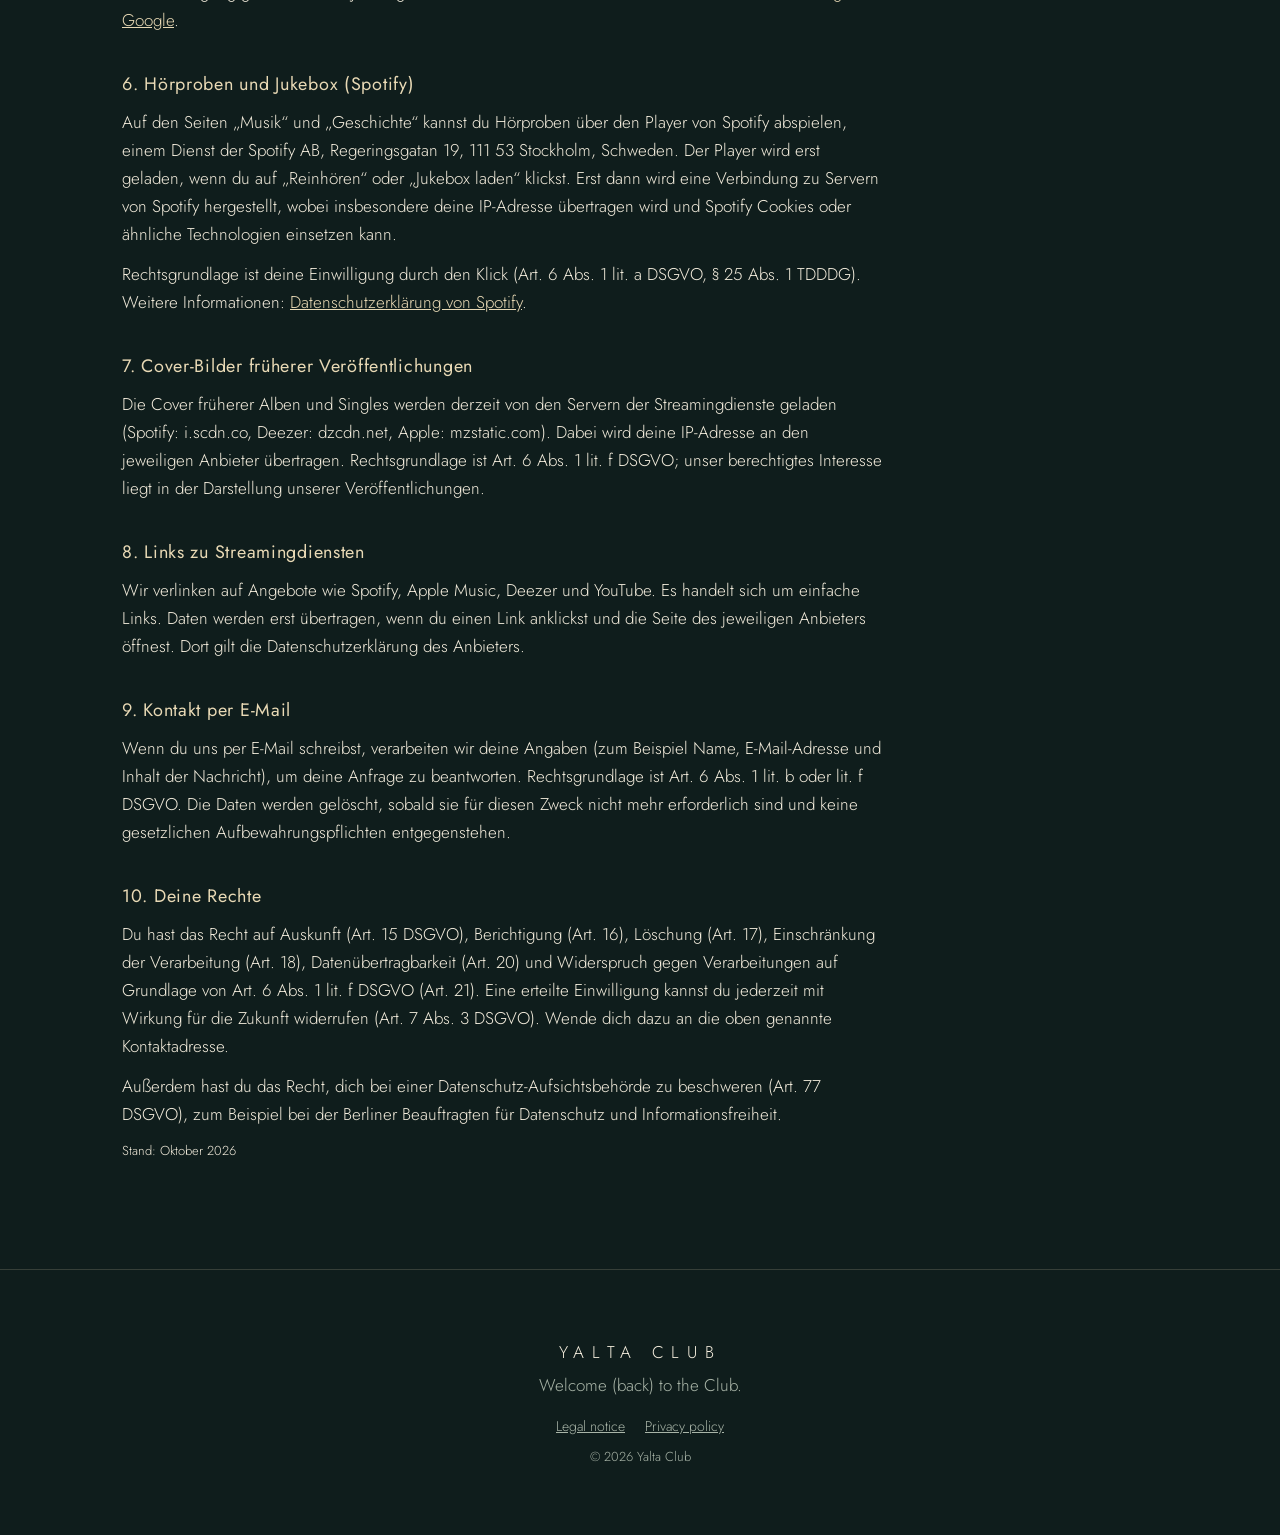
==== commit a322784f: "Add owner name to Impressum and Datenschutz Co-Authored-By: Claude Opus 5.5 (1M context) <noreply@an" ====
--- a/datenschutz.html
+++ b/datenschutz.html
@@ -26,7 +26,7 @@
     <p class="legal-note" data-i18n="legal.note" hidden></p>
     <h2>1. Verantwortliche Stelle</h2>
     <p>Verantwortlich für die Datenverarbeitung auf dieser Website ist:<br>
-      Kromatics Production, <span class="todo">[Vor- und Nachname]</span><br>
+      Kromatics Production, Corinna Krome<br>
       Volgerstraße 54A<br>
       21335 Lüneburg<br>
       E-Mail: <span class="todo">[E-Mail-Adresse]</span>
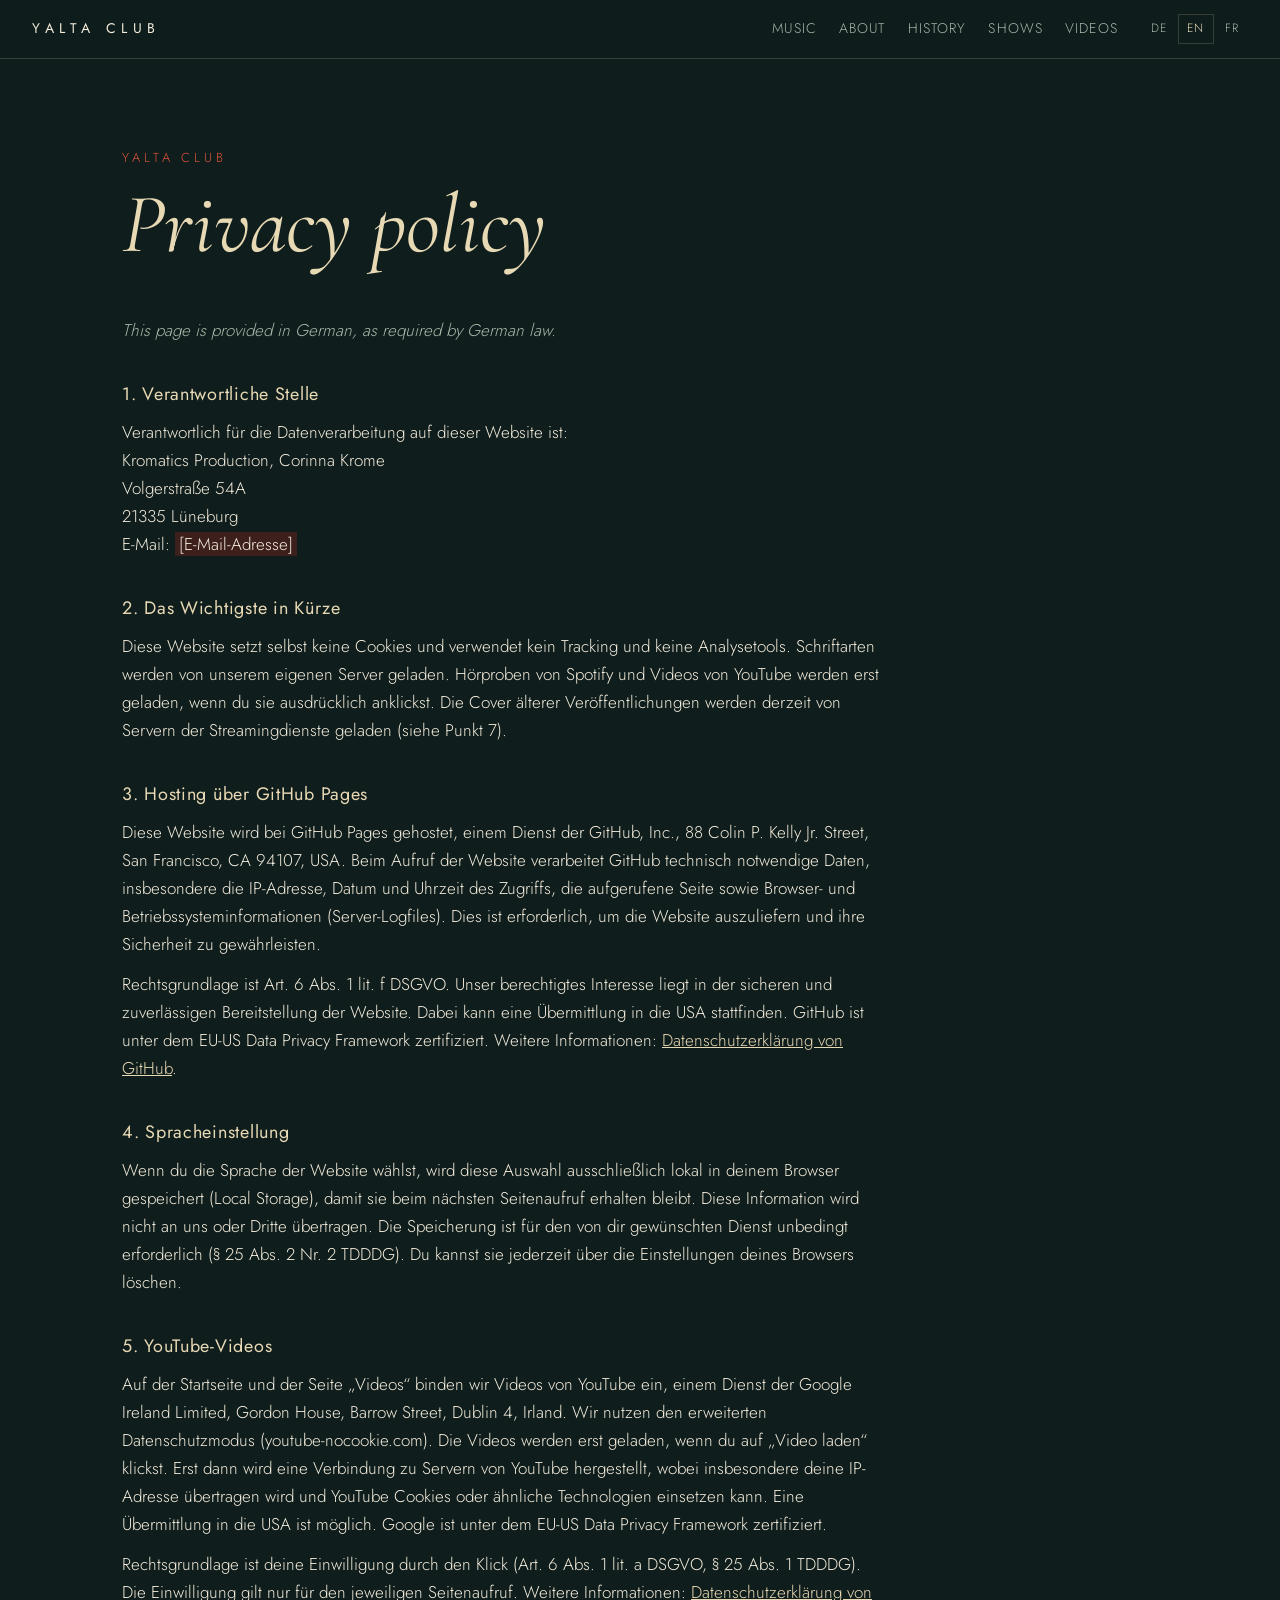
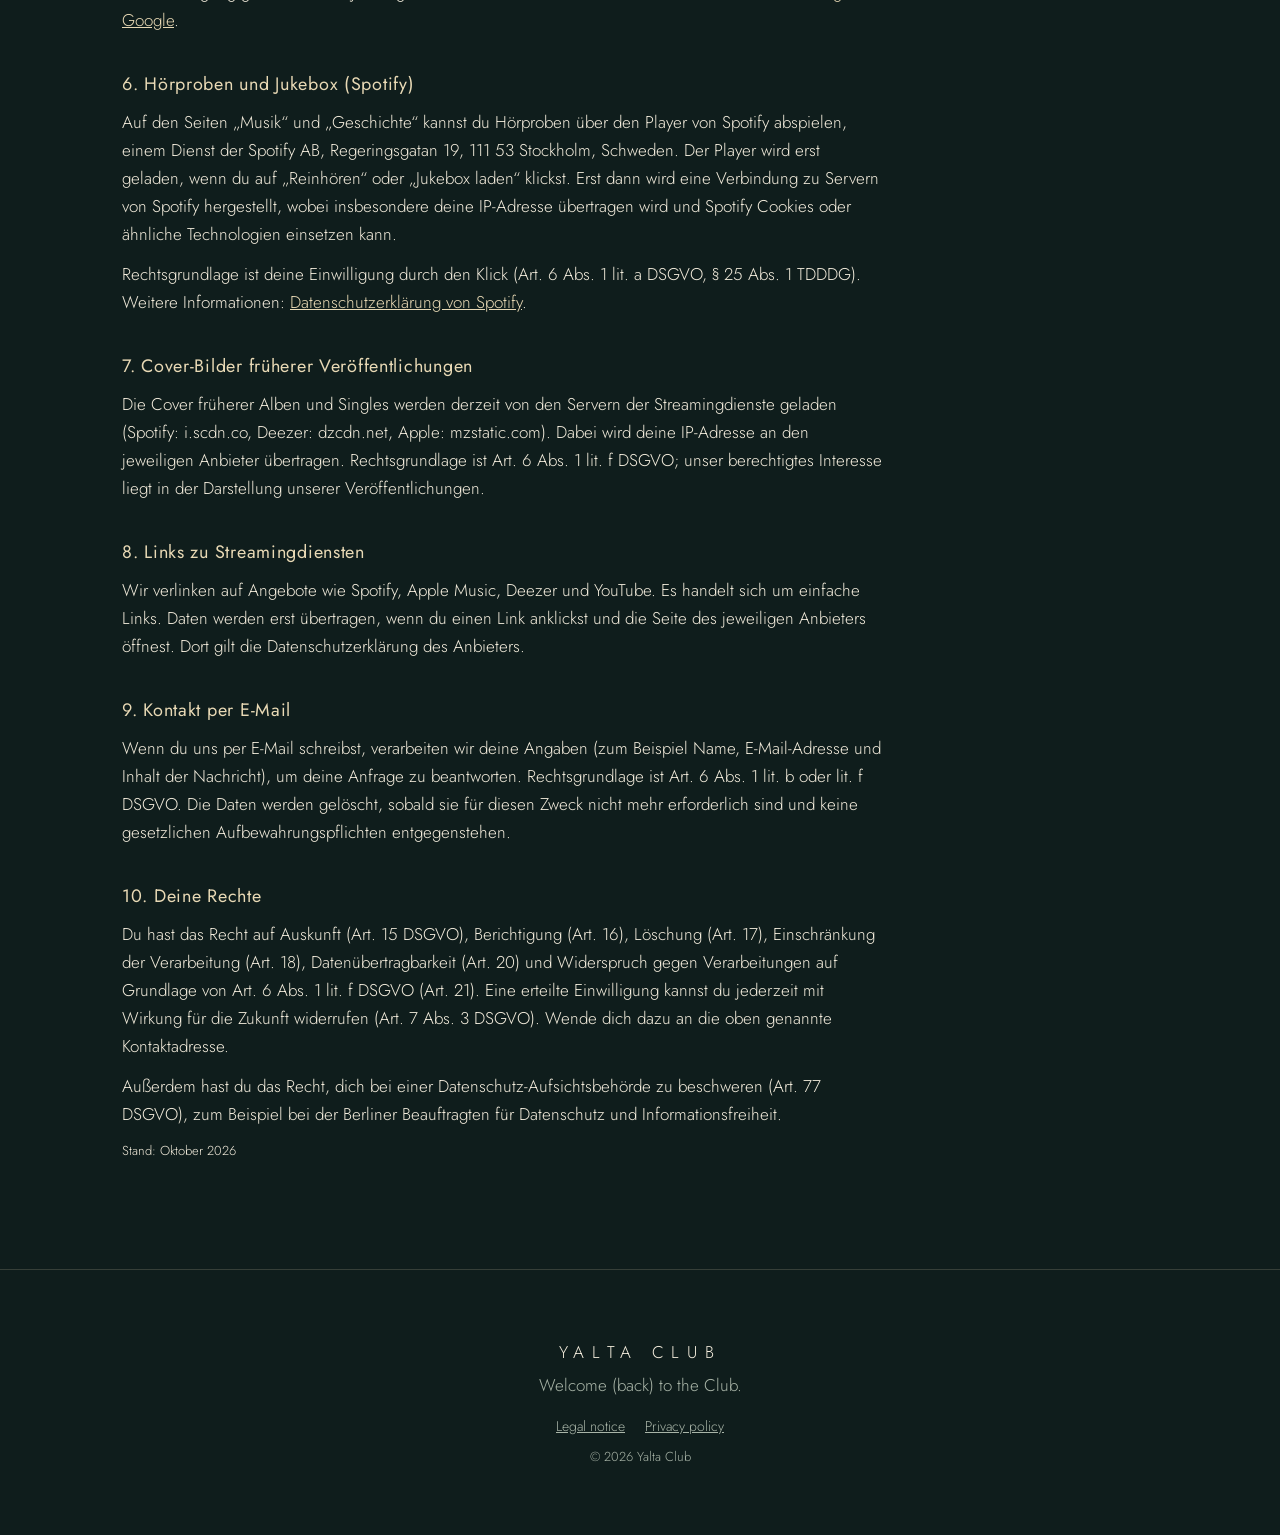
==== commit d0f12689: "Add Presenting Yalta Club video to home page and lead the videos page with it Co-Authored-By: Claude" ====
--- a/datenschutz.html
+++ b/datenschutz.html
@@ -43,7 +43,7 @@
     <p>Wenn du die Sprache der Website wählst, wird diese Auswahl ausschließlich lokal in deinem Browser gespeichert (Local Storage), damit sie beim nächsten Seitenaufruf erhalten bleibt. Diese Information wird nicht an uns oder Dritte übertragen. Die Speicherung ist für den von dir gewünschten Dienst unbedingt erforderlich (§ 25 Abs. 2 Nr. 2 TDDDG). Du kannst sie jederzeit über die Einstellungen deines Browsers löschen.</p>
 
     <h2>5. YouTube-Videos</h2>
-    <p>Auf der Seite „Videos“ binden wir Videos von YouTube ein, einem Dienst der Google Ireland Limited, Gordon House, Barrow Street, Dublin 4, Irland. Wir nutzen den erweiterten Datenschutzmodus (youtube-nocookie.com). Die Videos werden erst geladen, wenn du auf „Video laden“ klickst. Erst dann wird eine Verbindung zu Servern von YouTube hergestellt, wobei insbesondere deine IP-Adresse übertragen wird und YouTube Cookies oder ähnliche Technologien einsetzen kann. Eine Übermittlung in die USA ist möglich. Google ist unter dem EU-US Data Privacy Framework zertifiziert.</p>
+    <p>Auf der Startseite und der Seite „Videos“ binden wir Videos von YouTube ein, einem Dienst der Google Ireland Limited, Gordon House, Barrow Street, Dublin 4, Irland. Wir nutzen den erweiterten Datenschutzmodus (youtube-nocookie.com). Die Videos werden erst geladen, wenn du auf „Video laden“ klickst. Erst dann wird eine Verbindung zu Servern von YouTube hergestellt, wobei insbesondere deine IP-Adresse übertragen wird und YouTube Cookies oder ähnliche Technologien einsetzen kann. Eine Übermittlung in die USA ist möglich. Google ist unter dem EU-US Data Privacy Framework zertifiziert.</p>
     <p>Rechtsgrundlage ist deine Einwilligung durch den Klick (Art. 6 Abs. 1 lit. a DSGVO, § 25 Abs. 1 TDDDG). Die Einwilligung gilt nur für den jeweiligen Seitenaufruf. Weitere Informationen: <a href="https://policies.google.com/privacy?hl=de" target="_blank" rel="noopener">Datenschutzerklärung von Google</a>.</p>
 
     <h2>6. Hörproben und Jukebox (Spotify)</h2>
--- a/styles.css
+++ b/styles.css
@@ -397,6 +397,8 @@
 .teaser-label::after { content: " →"; font-style: normal; font-size: 22px; color: var(--ember-soft); }
 .teaser-text { color: var(--muted); font-size: 15px; }
 .members .btn { margin-top: 20px; }
+
+.home-video { max-width: 900px; }
 
 /* Rechtliches */
 .footer-links { margin: 16px 0 8px !important; display: flex; gap: 20px; justify-content: center; }
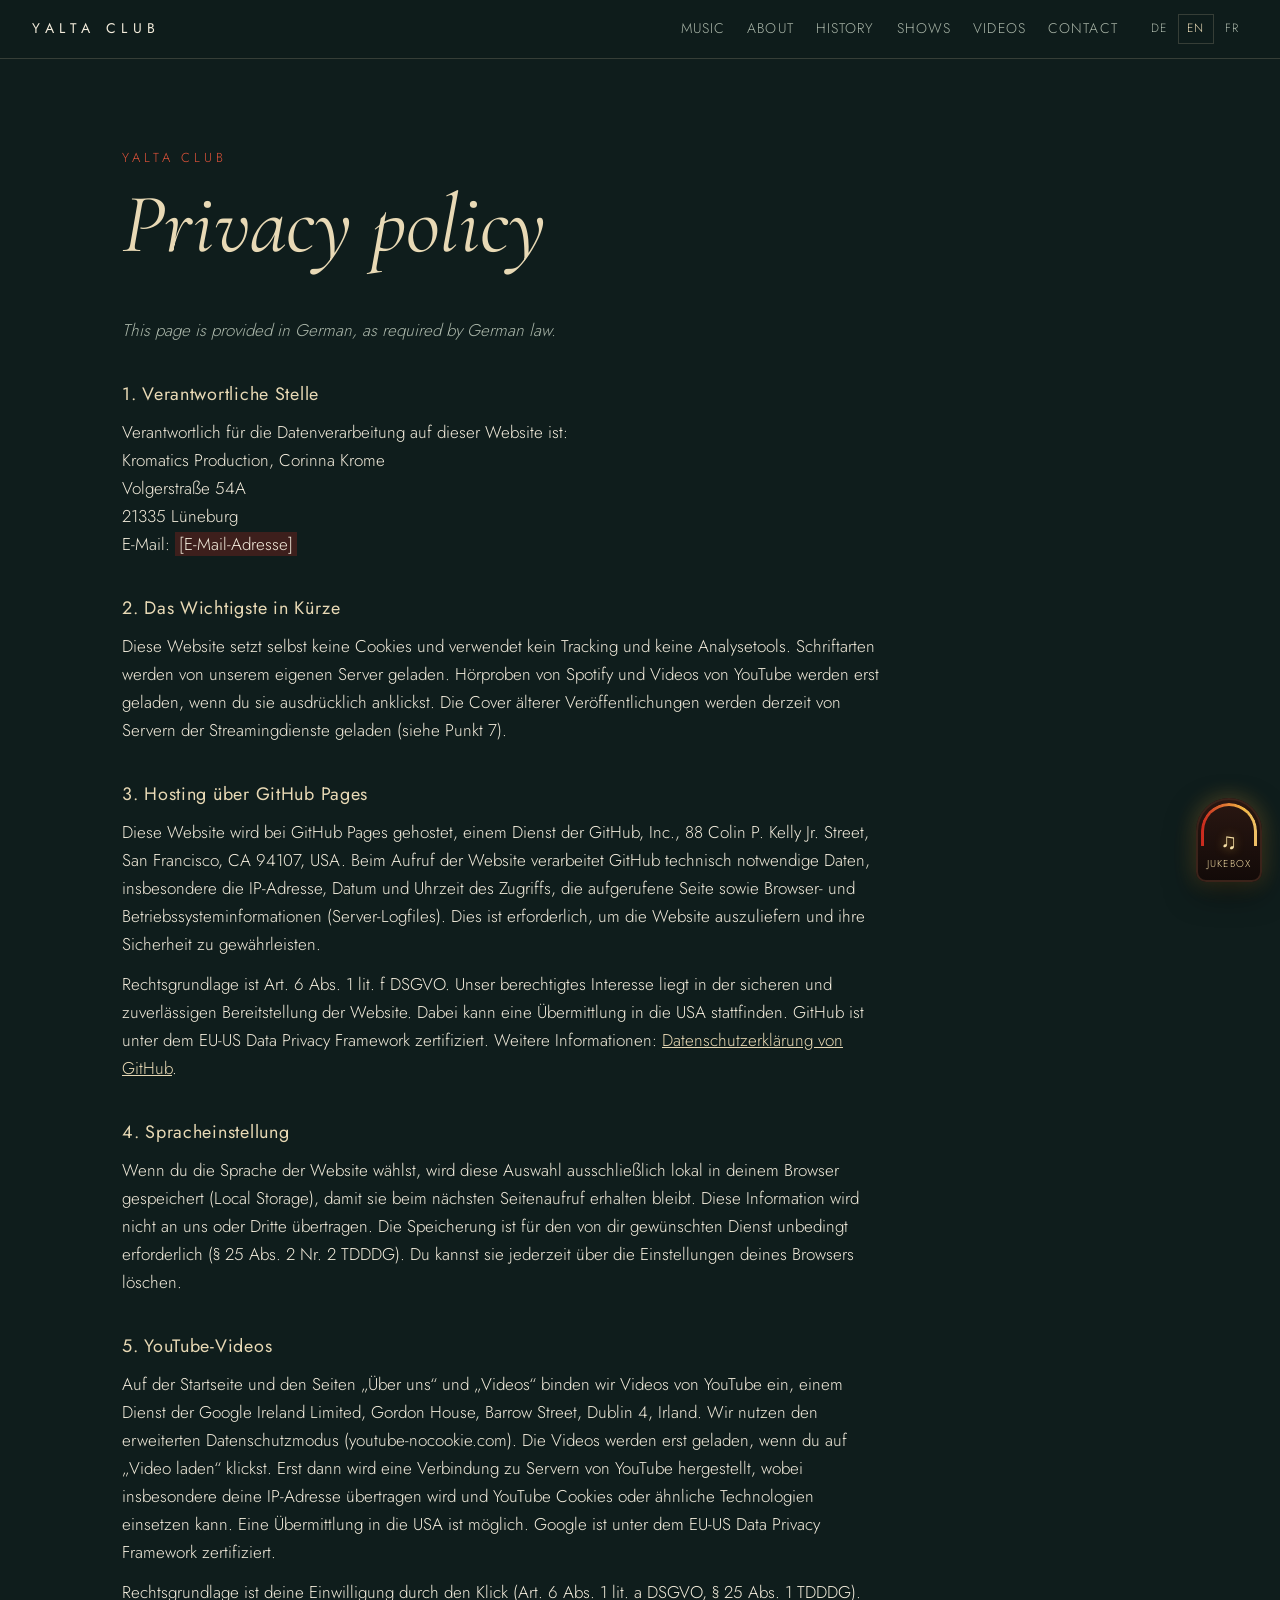
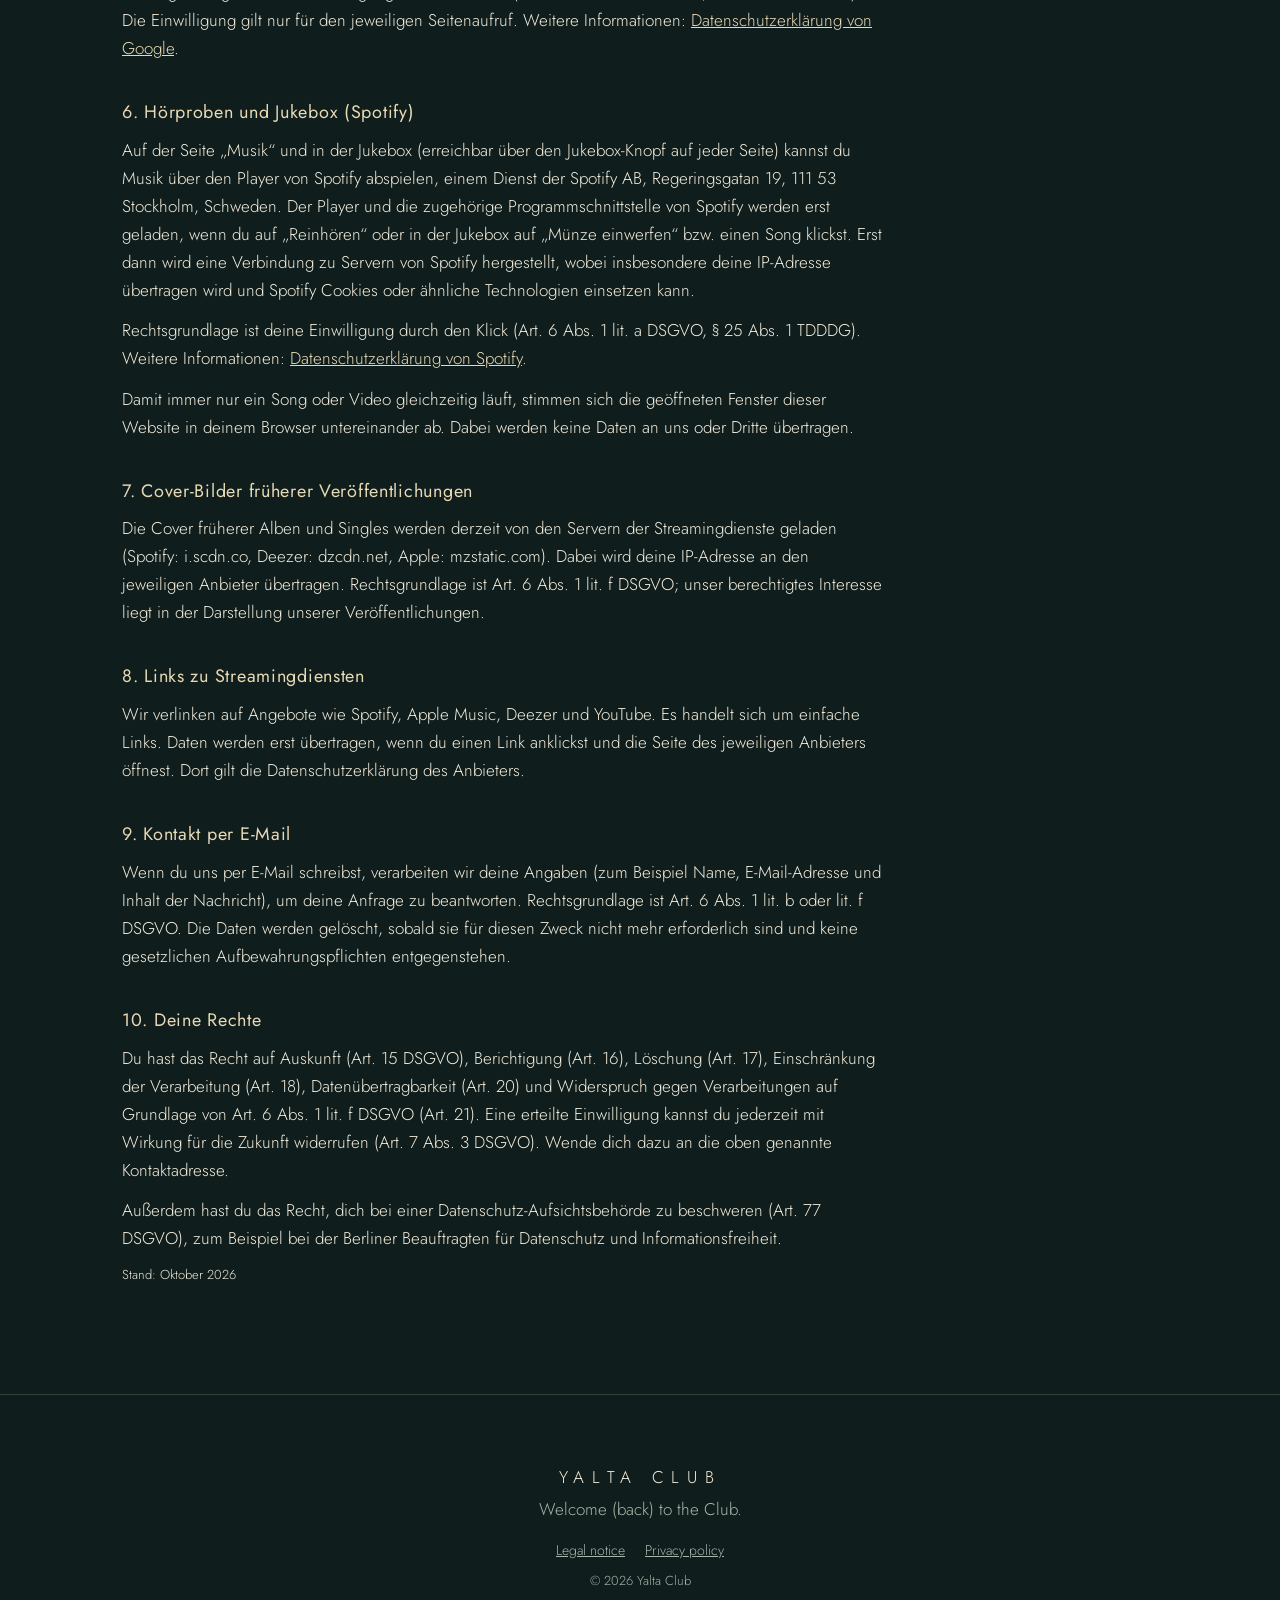
==== commit a4aa3e58: "Add interactive jukebox on every page, contact page and about video; one player at a time; drop cove" ====
--- a/datenschutz.html
+++ b/datenschutz.html
@@ -11,6 +11,7 @@
   <link rel="icon" href="assets/favicon.png">
   <link rel="stylesheet" href="fonts.css">
   <link rel="stylesheet" href="styles.css">
+  <link rel="stylesheet" href="jukebox.css">
 </head>
 <body data-page="datenschutz">
 
@@ -43,12 +44,13 @@
     <p>Wenn du die Sprache der Website wählst, wird diese Auswahl ausschließlich lokal in deinem Browser gespeichert (Local Storage), damit sie beim nächsten Seitenaufruf erhalten bleibt. Diese Information wird nicht an uns oder Dritte übertragen. Die Speicherung ist für den von dir gewünschten Dienst unbedingt erforderlich (§ 25 Abs. 2 Nr. 2 TDDDG). Du kannst sie jederzeit über die Einstellungen deines Browsers löschen.</p>
 
     <h2>5. YouTube-Videos</h2>
-    <p>Auf der Startseite und der Seite „Videos“ binden wir Videos von YouTube ein, einem Dienst der Google Ireland Limited, Gordon House, Barrow Street, Dublin 4, Irland. Wir nutzen den erweiterten Datenschutzmodus (youtube-nocookie.com). Die Videos werden erst geladen, wenn du auf „Video laden“ klickst. Erst dann wird eine Verbindung zu Servern von YouTube hergestellt, wobei insbesondere deine IP-Adresse übertragen wird und YouTube Cookies oder ähnliche Technologien einsetzen kann. Eine Übermittlung in die USA ist möglich. Google ist unter dem EU-US Data Privacy Framework zertifiziert.</p>
+    <p>Auf der Startseite und den Seiten „Über uns“ und „Videos“ binden wir Videos von YouTube ein, einem Dienst der Google Ireland Limited, Gordon House, Barrow Street, Dublin 4, Irland. Wir nutzen den erweiterten Datenschutzmodus (youtube-nocookie.com). Die Videos werden erst geladen, wenn du auf „Video laden“ klickst. Erst dann wird eine Verbindung zu Servern von YouTube hergestellt, wobei insbesondere deine IP-Adresse übertragen wird und YouTube Cookies oder ähnliche Technologien einsetzen kann. Eine Übermittlung in die USA ist möglich. Google ist unter dem EU-US Data Privacy Framework zertifiziert.</p>
     <p>Rechtsgrundlage ist deine Einwilligung durch den Klick (Art. 6 Abs. 1 lit. a DSGVO, § 25 Abs. 1 TDDDG). Die Einwilligung gilt nur für den jeweiligen Seitenaufruf. Weitere Informationen: <a href="https://policies.google.com/privacy?hl=de" target="_blank" rel="noopener">Datenschutzerklärung von Google</a>.</p>
 
     <h2>6. Hörproben und Jukebox (Spotify)</h2>
-    <p>Auf den Seiten „Musik“ und „Geschichte“ kannst du Hörproben über den Player von Spotify abspielen, einem Dienst der Spotify AB, Regeringsgatan 19, 111 53 Stockholm, Schweden. Der Player wird erst geladen, wenn du auf „Reinhören“ oder „Jukebox laden“ klickst. Erst dann wird eine Verbindung zu Servern von Spotify hergestellt, wobei insbesondere deine IP-Adresse übertragen wird und Spotify Cookies oder ähnliche Technologien einsetzen kann.</p>
+    <p>Auf der Seite „Musik“ und in der Jukebox (erreichbar über den Jukebox-Knopf auf jeder Seite) kannst du Musik über den Player von Spotify abspielen, einem Dienst der Spotify AB, Regeringsgatan 19, 111 53 Stockholm, Schweden. Der Player und die zugehörige Programmschnittstelle von Spotify werden erst geladen, wenn du auf „Reinhören“ oder in der Jukebox auf „Münze einwerfen“ bzw. einen Song klickst. Erst dann wird eine Verbindung zu Servern von Spotify hergestellt, wobei insbesondere deine IP-Adresse übertragen wird und Spotify Cookies oder ähnliche Technologien einsetzen kann.</p>
     <p>Rechtsgrundlage ist deine Einwilligung durch den Klick (Art. 6 Abs. 1 lit. a DSGVO, § 25 Abs. 1 TDDDG). Weitere Informationen: <a href="https://www.spotify.com/de/legal/privacy-policy/" target="_blank" rel="noopener">Datenschutzerklärung von Spotify</a>.</p>
+    <p>Damit immer nur ein Song oder Video gleichzeitig läuft, stimmen sich die geöffneten Fenster dieser Website in deinem Browser untereinander ab. Dabei werden keine Daten an uns oder Dritte übertragen.</p>
 
     <h2>7. Cover-Bilder früherer Veröffentlichungen</h2>
     <p>Die Cover früherer Alben und Singles werden derzeit von den Servern der Streamingdienste geladen (Spotify: i.scdn.co, Deezer: dzcdn.net, Apple: mzstatic.com). Dabei wird deine IP-Adresse an den jeweiligen Anbieter übertragen. Rechtsgrundlage ist Art. 6 Abs. 1 lit. f DSGVO; unser berechtigtes Interesse liegt in der Darstellung unserer Veröffentlichungen.</p>
@@ -70,6 +72,7 @@
 <div id="site-footer"></div>
 
 <script src="i18n.js"></script>
+<script src="media.js"></script>
 <script src="script.js"></script>
 </body>
 </html>
--- a/styles.css
+++ b/styles.css
@@ -14,6 +14,7 @@
 }
 
 * { box-sizing: border-box; }
+[hidden] { display: none !important; }
 
 html { scroll-behavior: smooth; scroll-padding-top: 72px; }
 
@@ -399,6 +400,9 @@
 .members .btn { margin-top: 20px; }
 
 .home-video { max-width: 900px; }
+.yt-link { color: var(--sand); }
+.video-title { font-family: var(--serif); font-style: italic; font-size: 24px; color: var(--sand); padding: 0 16px; text-align: center; }
+.video-year { color: var(--ember-soft); margin-right: 6px; }
 
 /* Rechtliches */
 .footer-links { margin: 16px 0 8px !important; display: flex; gap: 20px; justify-content: center; }
@@ -453,14 +457,28 @@
 }
 .embed-consent--jukebox small { color: var(--muted); font-size: 12px; }
 
-/* Cover in der Geschichte */
-.tl-covers { display: flex; flex-wrap: wrap; gap: 14px; margin-top: 14px; }
-.tl-cover { display: block; width: 120px; text-decoration: none; color: var(--muted); font-size: 13px; }
-.tl-cover img { width: 120px; height: 120px; object-fit: cover; box-shadow: 0 10px 30px rgba(0,0,0,0.4); transition: transform 0.2s; }
-.tl-cover:hover img { transform: translateY(-3px) rotate(-1deg); }
-.tl-cover span { display: block; margin-top: 6px; line-height: 1.3; }
+/* Link aus der Geschichte zur Musik */
 .tl-link { display: inline-block; margin-top: 10px; font-size: 13px; letter-spacing: 0.15em; text-transform: uppercase; color: var(--ember-soft); text-decoration: none; }
 .tl-link:hover { color: var(--sand); }
+
+/* Über uns: Video oben rechts */
+.about-side { display: flex; flex-direction: column; gap: 20px; position: sticky; top: 96px; }
+.about-side .members { position: static; }
+.video--small .video-consent .play { width: 48px; height: 48px; font-size: 18px; }
+.video--small .video-consent small { display: none; }
+.video--small figcaption { font-size: 13px; }
+
+/* Spotify-Hörprobe */
+.record-body iframe { display: block; width: 100%; border: 0; border-radius: 12px; margin-top: 14px; }
+
+/* Kontakt */
+.contact-grid { display: grid; grid-template-columns: repeat(3, 1fr); gap: 18px; }
+.contact-card { padding: 24px; border: 1px solid var(--line); }
+.contact-card h2 { font-family: var(--serif); font-style: italic; font-weight: 400; font-size: 30px; color: var(--sand); margin: 0 0 10px; }
+.contact-card p { margin: 0 0 14px; }
+.contact-mail { font-size: 19px; }
+.contact-links { list-style: none; padding: 0; margin: 0; }
+.contact-links li { padding: 6px 0; border-bottom: 1px solid var(--line); }
 
 /* Mobil */
 @media (max-width: 860px) {
@@ -477,9 +495,9 @@
   .section { padding: 64px 16px; }
   .about-grid { grid-template-columns: 1fr; gap: 32px; }
   .members { position: static; }
+  .about-side { position: static; }
+  .contact-grid { grid-template-columns: 1fr; }
   .record, .record--new { grid-template-columns: 96px 1fr; gap: 14px; padding: 14px; }
-  .tl-cover, .tl-cover img { width: 92px; }
-  .tl-cover img { height: 92px; }
   .record h3 { font-size: 22px; }
   .timeline::before { left: 6px; }
   .timeline li { grid-template-columns: 1fr; gap: 4px; padding-left: 32px; }
--- a/jukebox.css
+++ b/jukebox.css
@@ -0,0 +1,234 @@
+/* Jukebox – Retro-Musikbox in den Farben des Albumcovers */
+.jb-page { min-height: 100vh; display: flex; align-items: flex-start; justify-content: center; }
+.jb-wrap { width: 100%; max-width: 440px; padding: 20px 14px 12px; margin: 0 auto; }
+
+.jb-machine {
+  position: relative;
+  padding: 0 18px 18px;
+  border-radius: 210px 210px 22px 22px;
+  background:
+    radial-gradient(120% 60% at 50% 0%, rgba(232, 217, 181, 0.10), transparent 60%),
+    linear-gradient(180deg, #2a1712 0%, #1a0f0c 55%, #120a08 100%);
+  box-shadow:
+    inset 0 0 0 3px #3b231a,
+    inset 0 0 0 7px #120a08,
+    0 30px 80px rgba(0, 0, 0, 0.6),
+    0 0 60px rgba(200, 38, 29, 0.18);
+}
+
+/* Leuchtröhren im Bogen */
+.jb-arch { position: relative; text-align: center; padding: 70px 20px 34px; margin: 0 -8px 14px; }
+.jb-tubes {
+  position: absolute;
+  inset: 10px 10px 0 10px;
+  border-radius: 200px 200px 0 0;
+  padding: 7px;
+  background: linear-gradient(90deg, var(--ember), #f2b544, var(--sand), #f2b544, var(--ember));
+  background-size: 300% 100%;
+  -webkit-mask: linear-gradient(#000 0 0) content-box, linear-gradient(#000 0 0);
+  -webkit-mask-composite: xor;
+  mask: linear-gradient(#000 0 0) content-box exclude, linear-gradient(#000 0 0);
+  filter: drop-shadow(0 0 8px rgba(242, 181, 68, 0.7));
+  animation: jb-glow 6s linear infinite;
+  opacity: 0.85;
+}
+.jb-on .jb-tubes { animation-duration: 2.5s; opacity: 1; }
+@keyframes jb-glow { to { background-position: 300% 0; } }
+
+.jb-brand {
+  margin: 0;
+  font-size: 13px;
+  letter-spacing: 0.5em;
+  text-transform: uppercase;
+  color: var(--paper);
+}
+.jb-name {
+  margin: 0;
+  font-family: var(--serif);
+  font-style: italic;
+  font-size: 54px;
+  line-height: 1.05;
+  color: #f6dfa6;
+  text-shadow: 0 0 18px rgba(242, 181, 68, 0.55), 0 0 2px #fff3cf;
+}
+
+/* Fenster mit Schallplatte */
+.jb-window {
+  display: flex;
+  align-items: center;
+  gap: 16px;
+  padding: 14px;
+  border-radius: 14px;
+  background: linear-gradient(180deg, #0c1615, #12201e);
+  box-shadow: inset 0 2px 12px rgba(0, 0, 0, 0.8), 0 0 0 2px #3b231a;
+}
+.jb-record {
+  flex: none;
+  width: 104px;
+  height: 104px;
+  border-radius: 50%;
+  display: grid;
+  place-items: center;
+  background:
+    radial-gradient(circle, transparent 0 30%, rgba(255,255,255,0.06) 31%, transparent 32%),
+    repeating-radial-gradient(circle, #111 0 2px, #1c1c1c 2px 3px);
+  box-shadow: 0 6px 18px rgba(0, 0, 0, 0.7);
+}
+.jb-record img { width: 44%; height: 44%; border-radius: 50%; object-fit: cover; }
+.jb-record.is-spinning { animation: jb-spin 3s linear infinite; }
+@keyframes jb-spin { to { transform: rotate(360deg); } }
+.jb-now { min-width: 0; }
+.jb-now-label { margin: 0; font-size: 11px; letter-spacing: 0.25em; text-transform: uppercase; color: var(--ember-soft); }
+.jb-now-title { margin: 4px 0 0; font-family: var(--serif); font-size: 21px; line-height: 1.2; color: var(--paper); }
+
+/* Titelkarten */
+.jb-cards {
+  list-style: none;
+  margin: 16px 0 0;
+  padding: 10px;
+  display: grid;
+  grid-template-columns: 1fr 1fr;
+  gap: 6px;
+  border-radius: 10px;
+  background: #e8d9b5;
+  box-shadow: inset 0 0 0 2px #b79c63, 0 0 0 3px #3b231a;
+}
+.jb-card {
+  width: 100%;
+  display: grid;
+  grid-template-columns: auto 1fr;
+  grid-template-rows: auto auto;
+  column-gap: 8px;
+  align-items: center;
+  text-align: left;
+  padding: 7px 8px;
+  border: 1px solid #c9b07a;
+  border-radius: 4px;
+  background: #f6ecd2;
+  color: #2a1712;
+  font: inherit;
+  cursor: pointer;
+  transition: background 0.15s, transform 0.1s;
+}
+.jb-card:hover { background: #fff6df; }
+.jb-card:active { transform: scale(0.98); }
+.jb-card.is-active { background: var(--ember); border-color: var(--ember); color: #fff; }
+.jb-code {
+  grid-row: span 2;
+  font-weight: 500;
+  font-size: 13px;
+  padding: 3px 5px;
+  border-radius: 3px;
+  background: #2a1712;
+  color: #f6dfa6;
+}
+.jb-card.is-active .jb-code { background: #fff; color: var(--ember); }
+.jb-title { font-family: var(--serif); font-size: 16px; line-height: 1.1; overflow: hidden; text-overflow: ellipsis; white-space: nowrap; }
+.jb-year { font-size: 11px; opacity: 0.7; }
+
+/* Tasten */
+.jb-controls { display: flex; justify-content: center; gap: 14px; margin: 18px 0 14px; }
+.jb-key {
+  width: 52px;
+  height: 52px;
+  border-radius: 50%;
+  border: 0;
+  font-size: 18px;
+  color: #2a1712;
+  cursor: pointer;
+  background: radial-gradient(circle at 35% 30%, #fff6df, #d9c08a 60%, #a8874e);
+  box-shadow: 0 4px 0 #6b5230, 0 6px 14px rgba(0, 0, 0, 0.5);
+  transition: transform 0.08s, box-shadow 0.08s;
+}
+.jb-key:active { transform: translateY(3px); box-shadow: 0 1px 0 #6b5230, 0 2px 6px rgba(0, 0, 0, 0.5); }
+.jb-key--big {
+  width: 66px;
+  height: 66px;
+  font-size: 24px;
+  color: #fff;
+  background: radial-gradient(circle at 35% 30%, #ff7a5c, var(--ember) 60%, #7d140f);
+  box-shadow: 0 4px 0 #5a0e0a, 0 6px 18px rgba(200, 38, 29, 0.6);
+}
+
+/* Lautsprechergitter mit Münzschlitz und Player */
+.jb-grille {
+  border-radius: 12px;
+  padding: 14px;
+  background:
+    repeating-linear-gradient(90deg, rgba(0,0,0,0.55) 0 3px, transparent 3px 9px),
+    linear-gradient(180deg, #3b231a, #22140f);
+  box-shadow: inset 0 0 0 2px #120a08;
+}
+.jb-coin { text-align: center; }
+.jb-coin-btn {
+  display: inline-flex;
+  align-items: center;
+  gap: 10px;
+  padding: 10px 18px;
+  border-radius: 999px;
+  border: 1px solid #f2b544;
+  background: rgba(18, 10, 8, 0.85);
+  color: #f6dfa6;
+  font: inherit;
+  font-size: 14px;
+  letter-spacing: 0.08em;
+  cursor: pointer;
+  box-shadow: 0 0 16px rgba(242, 181, 68, 0.35);
+}
+.jb-coin-btn:hover { background: #2a1712; }
+.jb-slot { width: 4px; height: 22px; border-radius: 2px; background: #000; box-shadow: 0 0 0 2px #b79c63; }
+.jb-coin small { display: block; margin-top: 8px; font-size: 11px; color: var(--muted); background: rgba(18,10,8,0.7); padding: 2px 6px; border-radius: 4px; }
+.jb-player iframe { display: block; width: 100%; border: 0; border-radius: 10px; }
+
+.jb-footer { text-align: center; font-size: 12px; margin: 10px 0 0; }
+.jb-footer a { color: var(--muted); }
+
+/* Eingebettet auf der Musik-Seite */
+.jukebox-frame { display: block; width: 100%; max-width: 460px; height: 900px; margin: 8px auto 0; border: 0; }
+
+/* Jukebox-Knopf auf jeder Seite */
+.jb-fab {
+  position: fixed;
+  right: 18px;
+  bottom: 18px;
+  z-index: 20;
+  display: flex;
+  flex-direction: column;
+  align-items: center;
+  justify-content: flex-end;
+  width: 66px;
+  height: 84px;
+  padding: 0 0 10px;
+  border: 0;
+  border-radius: 33px 33px 10px 10px;
+  cursor: pointer;
+  color: #f6dfa6;
+  font: inherit;
+  font-size: 10px;
+  letter-spacing: 0.12em;
+  text-transform: uppercase;
+  background: linear-gradient(180deg, #2a1712, #120a08);
+  box-shadow: inset 0 0 0 2px #3b231a, 0 10px 30px rgba(0, 0, 0, 0.55), 0 0 22px rgba(242, 181, 68, 0.35);
+  transition: transform 0.15s;
+}
+.jb-fab:hover { transform: translateY(-3px); }
+.jb-fab::before {
+  content: "";
+  position: absolute;
+  inset: 5px 5px auto 5px;
+  height: 40px;
+  border-radius: 30px 30px 0 0;
+  border: 3px solid transparent;
+  border-bottom: 0;
+  background: linear-gradient(90deg, var(--ember), #f2b544, var(--sand), #f2b544, var(--ember)) border-box;
+  background-size: 300% 100%;
+  -webkit-mask: linear-gradient(#000 0 0) padding-box, linear-gradient(#000 0 0);
+  -webkit-mask-composite: xor;
+  mask: linear-gradient(#000 0 0) padding-box exclude, linear-gradient(#000 0 0);
+  animation: jb-glow 6s linear infinite;
+}
+.jb-fab .jb-fab-note { font-size: 22px; line-height: 1; margin-bottom: 4px; text-shadow: 0 0 10px rgba(242, 181, 68, 0.8); }
+
+@media (prefers-reduced-motion: reduce) {
+  .jb-tubes, .jb-fab::before, .jb-record.is-spinning { animation: none; }
+}
